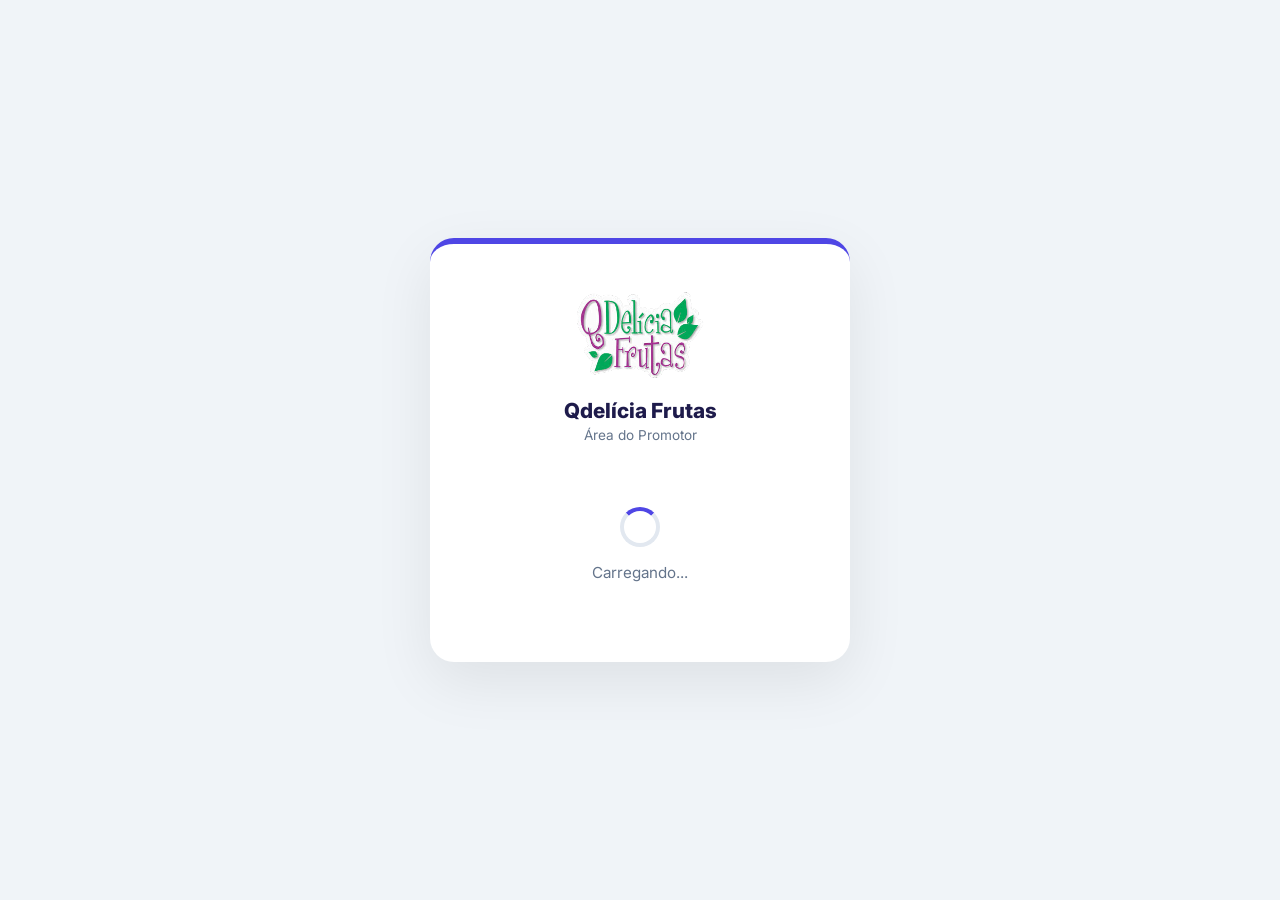
==== camera.html @ dad678ec "Add files via upload" ====
<!DOCTYPE html>
<html lang="pt-BR">

<head>
    <meta charset="UTF-8">
    <meta name="viewport" content="width=device-width, initial-scale=1.0">
    <meta name="description" content="Página de Câmera para Registro de Fotos - Qdelícia Frutas">
    <title>Câmera - Qdelícia Frutas</title>
    <link rel="stylesheet" href="https://cdnjs.cloudflare.com/ajax/libs/font-awesome/6.4.0/css/all.min.css">
    <link rel="stylesheet" href="./style.css">
    <style>
        .welcome-banner {
            background: linear-gradient(135deg, #10b981, #059669);
            color: white;
            padding: 12px 16px;
            border-radius: 12px;
            font-weight: 600;
            font-size: 0.95rem;
            display: flex;
            align-items: center;
            gap: 10px;
            margin-bottom: 16px;
            box-shadow: 0 4px 12px rgba(16, 185, 129, 0.3);
            animation: slideIn 0.4s ease;
        }

        .welcome-banner i {
            font-size: 1.2rem;
        }

        @keyframes slideIn {
            from { opacity: 0; transform: translateY(-10px); }
            to { opacity: 1; transform: translateY(0); }
        }

        .photo-item {
            position: relative;
            overflow: hidden;
            /* Para os botões não vazarem */
        }

        /* Container para os botões (inspirado no camera_geral.html) */
        .photo-controls {
            position: absolute;
            top: 8px;
            /* Distância do topo */
            right: 8px;
            /* Distância da direita */
            display: flex;
            flex-direction: column;
            /* Empilha os botões verticalmente */
            gap: 8px;
            /* Espaçamento entre os botões */
            z-index: 5;
            /* Garante que fiquem acima da info e da imagem */
        }

        /* Estilo base para os botões de ícone (inspirado no camera_geral.html) */
        .icon-btn {
            background-color: rgba(0, 0, 0, 0.6);
            color: white;
            border: none;
            border-radius: 50%;
            /* Botões redondos */
            width: 35px;
            height: 35px;
            display: flex;
            align-items: center;
            justify-content: center;
            cursor: pointer;
            font-size: 14px;
            /* Tamanho do ícone */
            transition: background-color 0.2s ease;
        }

        .icon-btn:hover {
            background-color: rgba(0, 0, 0, 0.8);
        }

        /* Variação de cor para o botão de remover (lixeira) */
        .icon-btn.remove-single-btn {
            background-color: rgba(220, 53, 69, 0.8);
            /* Vermelho */
        }

        .icon-btn.remove-single-btn:hover {
            background-color: rgba(220, 53, 69, 1);
        }

        /* Variação de cor para o botão de download */
        .icon-btn.download-single-btn {
            background-color: rgba(0, 123, 255, 0.8);
            /* Azul */
        }

        .icon-btn.download-single-btn:hover {
            background-color: rgba(0, 123, 255, 1);
        }

        /* --- NOVO CSS PARA ROTAÇÃO E GUIAS (AJUSTADO) --- */

        /* Posicionamento do botão de Rotação (Novo: Inferior Esquerdo) */
        .camera-controls-bottom-left {
            position: absolute;
            bottom: 55px;
            /* Acima dos controles de foto/troca */
            left: 40px;
            z-index: 10;
            width: 60px;
            height: 60px;
            border-radius: 50%;
            display: flex;
            justify-content: center;
            align-items: center;
            border: 3px solid var(--primary-color);
            cursor: pointer;
            font-size: 1.2rem;
            background: var(--white);
            transition: transform 0.2s;

        }

        /* Estilo para o botão de rotação manual (dá o feedback visual de clique/estado) */
        #rotate-btn {
            background: rgba(0, 0, 0, 0.6);
            color: white;
            border: none;
            width: 100%;
            height: 100%;
            border-radius: 50%;
            padding: 0;
        }

        #rotate-btn:active {
            background: rgba(0, 0, 0, 0.8);
        }


        .orientation-arrow {
            position: absolute;
            bottom: 60px;
            right: 25px;
            transform: translateX(-50%) rotate(-90deg);
            /* Padrão Retrato */
            color: yellow;
            font-size: 2em;
            z-index: 5;
            display: none;
            transition: transform 0.3s ease;
        }

        .guide-line {
            position: absolute;
            color: white;
            font-size: 14px;
            font-weight: bold;
            text-align: center;
            pointer-events: none;
            z-index: 5;
            background-color: rgba(0, 0, 0, 0.4);
            display: none;
        }

        .portrait-guide {
            bottom: 0;
            left: 0;
            width: 100%;
            padding: 5px 0;
        }

        .landscape-guide {
            left: 0;
            /* ALTERADO: Mover para o lado esquerdo */
            top: 0;
            height: 100%;
            width: 30px;
            /* Faz o texto correr verticalmente */
            writing-mode: vertical-rl;
            padding: 10px 0;
        }

        .landscape-text {
            /* É o elemento que será girado em 180deg pelo JS */
            width: 100%;
            height: 100%;
            display: flex;
            align-items: center;
            justify-content: center;
            transform-origin: center center;
            transition: transform 0.3s ease;
        }
    </style>
</head>

<body class="camera-page">
    <header id="cabecalho-principal">
        <a href="materiais.html" class="header-materiais-btn" aria-label="Materiais">
            <i class="fas fa-book"></i>
        </a>
        <div class="logo-placeholder">
            <img src="./images/logo-qdelicia.png" alt="Qdelícia Frutas">
        </div>
        <h1>Câmera</h1>
        <div id="global-badge" style="display:none;font-size:12px;color:var(--brand);font-weight:600;margin-left:auto;padding:0 12px;white-space:nowrap;"></div>
    </header>

    <nav class="desktop-nav">
        <a href="index.html">Início</a>
        <a href="estoque.html">Estoque</a>
        <a href="camera.html" class="active">Câmera</a>
        <a href="materiais.html">Materiais</a>
        <a href="pedido.html">Sugestão</a>
        <a href="feriados.html">Feriados</a>
        <a href="solicitacoes.html">Solicitações</a>
    </nav>

    <main class="camera-main-content">

        <section class="watermark-settings">
            <h2>Informações da Foto</h2>
            <p>Para Que a Foto Não Fique "de lado" Ative a Rotação Automática do Dispositivo</p>

            <div id="welcome-message" class="welcome-banner" style="display:none;">
                <i class="fas fa-user-check"></i>
                <span id="welcome-text"></span>
            </div>

            <div class="input-group">
                <label for="select-tipo-foto"><i class="fas fa-tags"></i> Tipo de Foto</label>
                <select id="select-tipo-foto" required>
                    <option value="" disabled selected>Selecione o Tipo</option>
                </select>
            </div>
        </section>
        <hr>

        <section class="start-camera-section">
            <button id="open-camera-btn">
                <i class="fas fa-camera"></i> Abrir Câmera
            </button>
        </section>
        <div class="gallery">
            <h2>Fotos Recentes na Galeria</h2>

            <div class="action-buttons">
                <button class="action-btn share-btn" id="share-all" disabled>
                    <i class="fab fa-whatsapp"></i> Compartilhar Fotos
                </button>
                <button class="action-btn download-btn" id="download-all" disabled>
                    <i class="fas fa-download"></i> Baixar Todas
                </button>
            </div>

            <div class="photo-list" id="photo-list">
            </div>
        </div>
    </main>

    <div id="fullscreen-camera-container" class="fullscreen-camera-container">
        <div class="camera-wrapper">

            <button id="back-to-gallery-btn"><i class="fas fa-times"></i></button>

            <!-- Botão de Compartilhar Integrado (Topo Direito) -->
            <button id="camera-share-btn" class="camera-share-btn" title="Compartilhar Fotos">
                <i class="fab fa-whatsapp"></i>
                <span class="share-text">Compartilhar</span>
                <span id="photo-count" class="badge">0</span>
            </button>

            <!-- Mensagem de Limite Atingido -->
            <div id="limit-message" class="limit-message">
                <i class="fas fa-exclamation-circle"></i> Limite de 5 fotos atingido!
                <br>Compartilhe ou exclua para continuar.
            </div>


            <div class="camera-controls-right">
                <button id="zoom-in-btn" class="camera-control-btn" title="Aumentar Zoom">
                    <i class="fas fa-plus"></i>
                </button>
                <div id="zoom-level" class="zoom-level">1.0x</div>
                <button id="zoom-out-btn" class="camera-control-btn" title="Diminuir Zoom">
                    <i class="fas fa-minus"></i>
                </button>
            </div>

            <div class="camera-container">
                <video id="video" autoplay playsinline></video>

                <div id="orientation-arrow" class="orientation-arrow" title="Gire o dispositivo nesta direção">
                    <i class="fas fa-arrow-right"></i>
                </div>
            </div>

            <div id="portrait-guide" class="guide-line portrait-guide">
                <div class="portrait-text">------------ modo retrato ------------</div>
            </div>
            <div id="landscape-guide" class="guide-line landscape-guide">
                <div class="landscape-text">------------ modo paisagem ------------</div>
            </div>


            <div class="controls">
                <button id="switch-btn" class="btn-circle"><i class="fas fa-sync-alt"></i></button>
                <button id="shutter-btn" class="btn-circle"></button>
            </div>

        </div>
    </div>

    <nav class="bottom-tabs">
        <a href="index.html" class="tab-item"><i class="fas fa-home"></i><span>Início</span></a>
        <a href="estoque.html" class="tab-item"><i class="fas fa-boxes-stacked"></i><span>Estoque</span></a>
        <a href="camera.html" class="tab-item tab-camera active"><span class="cam-wrap"><i class="fas fa-camera"></i></span><span>Câmera</span></a>
        <a href="pedido.html" class="tab-item"><i class="fas fa-file-invoice"></i><span>Sugestão</span></a>
        <a href="feriados.html" class="tab-item"><i class="fas fa-calendar-alt"></i><span>Feriados</span></a>
    </nav>

    <a href="https://wa.me/5581997250086" class="whatsapp-btn" target="_blank">
        <i class="fab fa-whatsapp"></i>
    </a>
    <div class="back-to-top">
        <i class="fas fa-arrow-up"></i>
    </div>

    <script src="global-state.js"></script>
    <script src="iframe-comm.js"></script>
    <script src="notifications.js"></script>
    <script src="script.js"></script>

    <script>
        GlobalState.init('https://script.google.com/macros/s/AKfycbyqPaFCjiqYSxW7Im2q3c7v5DlWVGg0CjvUiCfK3yMtHGSUfVxQlH3IJdA6pHZRl0HqLw/exec');
        document.addEventListener('DOMContentLoaded', function() {
            if (typeof GlobalState !== 'undefined') {
                GlobalState.requireAuth();
                if (typeof GlobalState.showBadge === 'function') GlobalState.showBadge('global-badge');
            }
        });
    </script>
    <script src="camera.js"></script>
</body>

</html>
---- style.css ----
/* ===================== RESET E CONFIGURAÇÕES GLOBAIS ===================== */
* {
    margin: 0;
    padding: 0;
    box-sizing: border-box;
}

:root {
    --primary-color: #6366f1;
    --primary-dark: #4f46e5;
    --primary-light: #818cf8;
    --secondary-color: #818cf8;
    --accent-color: #10b981;
    --accent-dark: #059669;
    --danger-color: #ef4444;
    --warning-color: #f59e0b;

    --bg-light: #f1f5f9;
    --bg-card: #ffffff;
    --glass-bg: rgba(255, 255, 255, 0.72);
    --glass-border: rgba(255, 255, 255, 0.35);

    --white: #ffffff;
    --text-dark: #1e293b;
    --text-medium: #475569;
    --text-muted: #94a3b8;

    /* Bug fix: --tertiary-color estava indefinido */
    --tertiary-color: #e2e8f0;

    --shadow-xs: 0 1px 2px rgba(0,0,0,0.06);
    --shadow-sm: 0 1px 3px rgba(0,0,0,0.08), 0 1px 2px rgba(0,0,0,0.06);
    --shadow: 0 4px 6px -1px rgba(0,0,0,0.08), 0 2px 4px -2px rgba(0,0,0,0.06);
    --shadow-md: 0 8px 16px -4px rgba(0,0,0,0.1), 0 4px 6px -2px rgba(0,0,0,0.05);
    --shadow-lg: 0 16px 32px -8px rgba(0,0,0,0.12), 0 8px 16px -4px rgba(0,0,0,0.06);

    --border-radius-sm: 8px;
    --border-radius: 12px;
    --border-radius-md: 16px;
    --border-radius-lg: 22px;
    --border-radius-xl: 28px;

    --transition: all 0.25s cubic-bezier(0.4, 0, 0.2, 1);
    --transition-fast: all 0.15s cubic-bezier(0.4, 0, 0.2, 1);
    --max-width: 1100px;

    --gradient: linear-gradient(135deg, #6366f1, #4f46e5);
    --gradient-accent: linear-gradient(135deg, #10b981, #059669);
    --gradient-header: linear-gradient(160deg, #5b5cf0 0%, #4338ca 60%, #3730a3 100%);

    --header-h-mobile: 70px;
    --bottom-bar-h: 62px;
}

html {
    scroll-behavior: smooth;
}

body {
    font-family: 'Inter', -apple-system, BlinkMacSystemFont, 'Segoe UI', sans-serif;
    background-color: var(--bg-light);
    color: var(--text-dark);
    line-height: 1.6;
    font-size: 15px;
    -webkit-tap-highlight-color: transparent;
    touch-action: manipulation;
    overscroll-behavior: none;
    /* Espaço para header fixo + bottom bar */
    padding-top: var(--header-h-mobile);
    padding-bottom: var(--bottom-bar-h);
}

/* ===================== HEADER — MOBILE FIRST ===================== */

/* Oculta a nav desktop por padrão (mobile) */
.desktop-nav {
    display: none;
}

/* ---- Header base (mobile) ----
   FIXED em vez de sticky: mudanças de altura não alteram o layout do documento,
   eliminando o loop de oscilação no scroll trigger.
   O body tem padding-top: var(--header-h-mobile) para compensar.
*/
header {
    background: var(--gradient-header);
    color: var(--white);
    height: var(--header-h-mobile);
    display: grid;
    grid-template-columns: 48px 1fr 48px;
    grid-template-rows: auto auto;
    align-items: center;
    gap: 0;
    padding: 4px 8px 6px;
    padding-top: max(4px, env(safe-area-inset-top, 4px));
    position: fixed;
    top: 0;
    left: 0;
    right: 0;
    z-index: 200;
    overflow: hidden;
    box-shadow: 0 2px 12px rgba(67, 56, 202, 0.3);
    -webkit-user-select: none;
    user-select: none;
    transition: height 0.28s cubic-bezier(0.4, 0, 0.2, 1),
                box-shadow 0.2s ease,
                padding 0.28s cubic-bezier(0.4, 0, 0.2, 1);
}

/* Compactação nível 1 ao rolar
   - NÃO altera grid-template-rows (isso não tem transição e causa flash)
   - Logo colapsa via max-height + opacity (animável)
   - overflow: hidden no header corta o conteúdo excedente
*/
header.compact {
    height: 40px;
    box-shadow: 0 2px 16px rgba(67, 56, 202, 0.4);
    padding: 0 8px;
}

header.compact .logo-placeholder {
    max-height: 0 !important;
    opacity: 0 !important;
    padding-bottom: 0 !important;
    margin-bottom: 0 !important;
}

header.compact h1 {
    font-size: 0.82rem;
    grid-row: 1 / 3;
    align-self: center;
}

header.compact .header-materiais-btn {
    grid-row: 1 / 3;
    align-self: center;
}

header.compact .btn-refresh {
    display: none;
}

/* Compactação nível 2 */
header.compact-max {
    height: 32px;
    padding: 0 8px;
}

header.compact-max .logo-placeholder,
header.compact-max .header-materiais-btn,
header.compact-max .btn-refresh {
    opacity: 0 !important;
    max-height: 0 !important;
    pointer-events: none;
}

header.compact-max h1 {
    font-size: 0.72rem;
    font-weight: 700;
    grid-column: 1 / -1;
    grid-row: 1 / 3;
    align-self: center;
    text-align: center;
}

/* ---- Logo: visível no mobile e no desktop ---- */
.logo-placeholder {
    display: flex;
    grid-column: 2;
    grid-row: 1;
    justify-self: center;
    align-self: end;
    padding-bottom: 1px;
    /* Transição suave para o colapso no modo compact */
    max-height: 34px;
    opacity: 1;
    overflow: hidden;
    transition: max-height 0.28s cubic-bezier(0.4, 0, 0.2, 1),
                opacity 0.22s ease,
                padding-bottom 0.28s ease,
                margin-bottom 0.28s ease;
}

.logo-placeholder img {
    display: block;
    height: 30px;
    width: auto;
    object-fit: contain;
    border-radius: 0;
    filter: drop-shadow(0 1px 3px rgba(0,0,0,0.25));
}

/* ---- Botão Materiais esquerda (mobile) ---- */
.header-materiais-btn {
    width: 38px;
    height: 38px;
    grid-column: 1;
    grid-row: 1 / 3;
    align-self: center;
    display: flex;
    align-items: center;
    justify-content: center;
    background: rgba(255, 255, 255, 0.14);
    border: 1.5px solid rgba(255, 255, 255, 0.22);
    color: var(--white);
    font-size: 1rem;
    border-radius: 10px;
    cursor: pointer;
    text-decoration: none;
    transition: background 0.2s, transform 0.15s;
}

.header-materiais-btn:active,
.header-materiais-btn.active {
    background: rgba(255, 255, 255, 0.28);
    transform: scale(0.93);
}

.header-materiais-btn i {
    pointer-events: none;
}

/* ---- Título no header ---- */
header h1 {
    grid-column: 2;
    grid-row: 2;
    align-self: start;
    font-size: 0.88rem;
    font-weight: 700;
    text-align: center;
    letter-spacing: 0.2px;
    line-height: 1.2;
    white-space: nowrap;
    overflow: hidden;
    text-overflow: ellipsis;
    padding: 0 4px;
    margin: 0;
    text-shadow: 0 1px 4px rgba(0,0,0,0.2);
}

header p {
    display: none;
}

/* ===================== BOTTOM TAB BAR — MOBILE ===================== */
.bottom-tabs {
    display: flex;
    position: fixed;
    bottom: 0;
    left: 0;
    right: 0;
    height: var(--bottom-bar-h);
    background: var(--white);
    border-top: 1px solid rgba(226, 232, 240, 0.8);
    z-index: 300;
    padding: 0 4px;
    padding-bottom: max(4px, env(safe-area-inset-bottom, 4px));
    justify-content: space-around;
    align-items: center;
    box-shadow: 0 -4px 20px rgba(0, 0, 0, 0.08);
}

/* ---- Tab item normal ---- */
.bottom-tabs .tab-item {
    flex: 1;
    display: flex;
    flex-direction: column;
    align-items: center;
    justify-content: center;
    text-decoration: none;
    color: var(--text-muted);
    font-size: 0.6rem;
    font-weight: 600;
    padding: 6px 0 2px;
    gap: 3px;
    position: relative;
    -webkit-tap-highlight-color: transparent;
    transition: color 0.2s;
    min-height: 50px;
}

.bottom-tabs .tab-item i {
    font-size: 1.2rem;
    transition: color 0.2s, transform 0.2s;
    display: block;
}

.bottom-tabs .tab-item span {
    line-height: 1;
    white-space: nowrap;
    font-size: 0.58rem;
    letter-spacing: 0.1px;
}

/* ---- Estado ativo do tab ---- */
.bottom-tabs .tab-item.active {
    color: var(--primary-color);
}

.bottom-tabs .tab-item.active i {
    transform: translateY(-1px);
}

/* Linha de indicador acima do item ativo */
.bottom-tabs .tab-item.active::before {
    content: '';
    position: absolute;
    top: 0;
    left: 20%;
    right: 20%;
    height: 2.5px;
    background: var(--gradient);
    border-radius: 0 0 3px 3px;
}

/* ---- Botão Câmera central (destaque flutuante) ---- */
.bottom-tabs .tab-camera {
    flex: 0 0 66px;
    position: relative;
    display: flex;
    flex-direction: column;
    align-items: center;
    gap: 4px;
    padding-bottom: 4px;
    color: var(--text-muted);
    text-decoration: none;
    font-size: 0.58rem;
    font-weight: 700;
    -webkit-tap-highlight-color: transparent;
}

/* Remove o indicador genérico do camera tab */
.bottom-tabs .tab-camera::before {
    display: none !important;
}

.bottom-tabs .tab-camera .cam-wrap {
    width: 52px;
    height: 52px;
    border-radius: 50%;
    background: var(--gradient);
    display: flex;
    align-items: center;
    justify-content: center;
    box-shadow: 0 4px 16px rgba(99, 102, 241, 0.5), 0 0 0 3px var(--white);
    transition: transform 0.2s, box-shadow 0.2s;
    margin-top: -16px;
    flex-shrink: 0;
}

.bottom-tabs .tab-camera:active .cam-wrap {
    transform: scale(0.91);
    box-shadow: 0 2px 8px rgba(99, 102, 241, 0.4), 0 0 0 3px var(--white);
}

.bottom-tabs .tab-camera.active .cam-wrap {
    background: linear-gradient(135deg, #4f46e5, #3730a3);
    box-shadow: 0 4px 18px rgba(79, 70, 229, 0.6), 0 0 0 3px var(--white);
}

.bottom-tabs .tab-camera i {
    color: var(--white);
    font-size: 1.3rem;
    display: block;
}

.bottom-tabs .tab-camera span {
    font-size: 0.55rem;
    color: var(--primary-color);
    font-weight: 700;
    margin-top: 2px;
}

/* ===================== TAB INDICATOR (Estoque) ===================== */
.tab-indicator {
    position: fixed;
    bottom: var(--bottom-bar-h);
    left: 0;
    right: 0;
    background: var(--white);
    border-top: 1px solid var(--tertiary-color);
    padding: 7px 14px;
    display: none;
    align-items: center;
    justify-content: space-between;
    z-index: 250;
    box-shadow: 0 -2px 10px rgba(0,0,0,0.06);
}

.tab-indicator.active {
    display: flex;
}

.tab-indicator-label {
    font-size: 0.72rem;
    font-weight: 700;
    color: var(--primary-color);
    display: flex;
    align-items: center;
    gap: 5px;
}

.tab-indicator-label i {
    font-size: 0.75rem;
}

.btn-change-tab {
    background: var(--gradient);
    color: var(--white);
    border: none;
    padding: 6px 14px;
    border-radius: 20px;
    font-size: 0.68rem;
    font-weight: 700;
    cursor: pointer;
    transition: transform 0.15s, box-shadow 0.15s;
    display: flex;
    align-items: center;
    gap: 4px;
    box-shadow: 0 2px 8px rgba(99,102,241,0.3);
}

.btn-change-tab:active {
    transform: scale(0.94);
}

.tab-buttons.hidden {
    display: none;
}

@media (min-width: 768px) {
    .tab-indicator {
        display: none !important;
    }
}

/* ===================== MAIN CONTENT ===================== */
main {
    max-width: 100%;
    margin: 0 auto;
    padding-top: 8px;
}

section {
    background-color: var(--bg-card);
    padding: 22px 18px;
    margin: 16px 12px;
    border-radius: var(--border-radius-md);
    box-shadow: var(--shadow);
    text-align: center;
}

.glass-section {
    background: var(--glass-bg);
    backdrop-filter: blur(14px);
    -webkit-backdrop-filter: blur(14px);
    border: 1px solid var(--glass-border);
    box-shadow: var(--shadow-md);
}

section h2 {
    font-family: 'Lexend', 'Inter', sans-serif;
    font-size: 1.25rem;
    color: var(--primary-color);
    margin-bottom: 18px;
    display: flex;
    align-items: center;
    justify-content: center;
    gap: 9px;
    font-weight: 700;
}

/* ===================== MURAL DE AVISOS / NOTIFICATION BOARD ===================== */

/*
 * O board é inserido via JS (notifications.js) logo após o header.
 * Fundo escuro (gradiente) para garantir legibilidade do texto branco.
 */

.notification-board {
    display: flex;
    flex-direction: column;
    gap: 8px;
    padding: 12px 12px 14px;
    width: 100%;
    box-sizing: border-box;
    background: linear-gradient(160deg, #4338ca 0%, #3730a3 60%, #312e81 100%);
    border-bottom: 1px solid rgba(99, 102, 241, 0.3);
    box-shadow: 0 3px 12px rgba(55, 48, 163, 0.25);
}

/* Card individual dentro do board */
.notification-item {
    display: flex;
    flex-direction: row;
    align-items: center;
    gap: 12px;
    width: 100%;
    padding: 11px 14px;
    background: rgba(255, 255, 255, 0.12);
    border-radius: 12px;
    border: 1px solid rgba(255, 255, 255, 0.2);
    box-shadow: 0 2px 8px rgba(0, 0, 0, 0.2), inset 0 1px 0 rgba(255,255,255,0.1);
    min-height: 52px;
    box-sizing: border-box;
    color: var(--white);
}

.notification-item .notification-content {
    display: flex;
    flex-direction: column;
    gap: 2px;
    flex: 1;
    min-width: 0;
}

.notification-label {
    font-size: 0.6rem;
    font-weight: 800;
    text-transform: uppercase;
    letter-spacing: 0.5px;
    opacity: 0.75;
    margin-bottom: 1px;
}

.dia-rotulo {
    font-size: 0.8rem;
    font-weight: 700;
    text-transform: uppercase;
    color: #fcd34d;
    letter-spacing: 0.3px;
}

.timer-label {
    font-size: 0.62rem;
    opacity: 0.85;
    font-weight: 500;
}

.timer {
    font-size: 0.88rem;
    font-weight: 800;
    font-family: 'Courier New', Courier, monospace;
    color: #ffffff;
    letter-spacing: 0.5px;
    text-shadow: 0 0 12px rgba(255,255,255,0.35);
}

.notification-divider {
    display: none;
}

/* Estado urgente: menos de X minutos — usa apenas sombra/opacidade, sem transform: scale() que move a página */
.urgente {
    background: rgba(239, 68, 68, 0.82) !important;
    border-color: rgba(255, 255, 255, 0.4) !important;
    animation: pulse-urgente 1.6s ease-in-out infinite;
}

@keyframes pulse-urgente {
    0%, 100% { box-shadow: 0 2px 8px rgba(239,68,68,0.3), inset 0 1px 0 rgba(255,255,255,0.1); }
    50%       { box-shadow: 0 2px 20px rgba(239,68,68,0.7), 0 0 0 4px rgba(239,68,68,0.2), inset 0 1px 0 rgba(255,255,255,0.1); }
}

/* ===================== AVISO SÉRIO (banner vermelho) ===================== */

#aviso-serio-container {
    margin: 0 12px 0 12px;
    border-radius: 12px;
    overflow: hidden;
}

#aviso-serio-container .notification-item {
    background: transparent !important;
    border: none !important;
    box-shadow: none !important;
}

/* Timer do aviso sério */
#timer-aviso-serio {
    font-size: 1.4rem !important;
    font-family: 'Courier New', monospace !important;
    font-weight: 900 !important;
    letter-spacing: 2px !important;
    text-shadow: 0 2px 6px rgba(0,0,0,0.3) !important;
    margin-top: 4px;
}

#dia-rotulo-aviso {
    color: rgba(255,255,255,0.85) !important;
    font-size: 0.75rem !important;
    font-weight: 700 !important;
    text-transform: uppercase;
    letter-spacing: 0.5px;
    border: none !important;
    margin-bottom: 2px !important;
}

/* Pulsação para aviso sério — apenas border-color, sem transform */
.urgent-warning {
    animation: pulse-border-red 2s ease-in-out infinite;
}

@keyframes pulse-border-red {
    0%,100% { border-color: rgba(255,255,255,0.4); }
    50%     { border-color: rgba(255,255,255,0.95); }
}

/* ===================== AVISO SÉRIO — MODAL ===================== */
.aviso-serio-overlay {
    position: fixed;
    inset: 0;
    background: rgba(0, 0, 0, 0.78);
    z-index: 9999;
    display: flex;
    align-items: center;
    justify-content: center;
    padding: 20px;
    backdrop-filter: blur(5px);
    -webkit-backdrop-filter: blur(5px);
    animation: overlay-fade-in 0.25s ease;
}

@keyframes overlay-fade-in {
    from { opacity: 0; }
    to   { opacity: 1; }
}

@keyframes overlay-fade-out {
    from { opacity: 1; }
    to   { opacity: 0; }
}

.aviso-serio-overlay.saindo {
    animation: overlay-fade-out 0.25s ease forwards;
}

.aviso-serio-modal {
    border-radius: 22px;
    padding: 32px 26px 28px;
    max-width: 420px;
    width: 100%;
    box-shadow: 0 24px 64px rgba(0,0,0,0.55);
    animation: modal-entrar 0.38s cubic-bezier(0.34, 1.56, 0.64, 1);
    text-align: center;
    position: relative;
}

@keyframes modal-entrar {
    from { transform: scale(0.78) translateY(20px); opacity: 0; }
    to   { transform: scale(1)    translateY(0);    opacity: 1; }
}

.aviso-serio-modal .modal-icon {
    font-size: 2.8rem;
    margin-bottom: 14px;
    opacity: 0.9;
}

.aviso-serio-modal .modal-titulo {
    font-size: 1.25rem;
    font-weight: 900;
    margin-bottom: 14px;
    text-transform: uppercase;
    letter-spacing: 0.5px;
}

.aviso-serio-modal .modal-mensagem {
    font-size: 0.95rem;
    line-height: 1.65;
    opacity: 0.93;
    margin-bottom: 22px;
}

.aviso-serio-modal .modal-rotulo {
    font-size: 0.75rem;
    font-weight: 700;
    text-transform: uppercase;
    opacity: 0.75;
    letter-spacing: 0.6px;
    margin-bottom: 6px;
}

.aviso-serio-modal .modal-timer {
    font-family: 'Courier New', Courier, monospace;
    font-size: 1.4rem;
    font-weight: 900;
    letter-spacing: 2px;
    margin-bottom: 24px;
    text-shadow: 0 2px 8px rgba(0,0,0,0.3);
}

.aviso-serio-modal .modal-ciente-btn {
    background: rgba(255, 255, 255, 0.18);
    border: 2px solid rgba(255, 255, 255, 0.65);
    color: inherit;
    font-size: 1rem;
    font-weight: 800;
    padding: 13px 44px;
    border-radius: 50px;
    cursor: pointer;
    transition: background 0.2s, transform 0.15s;
    letter-spacing: 0.5px;
    font-family: inherit;
    display: inline-flex;
    align-items: center;
    gap: 8px;
}

.aviso-serio-modal .modal-ciente-btn:hover {
    background: rgba(255, 255, 255, 0.32);
}

.aviso-serio-modal .modal-ciente-btn:active {
    transform: scale(0.95);
}

.warning-message {
    font-size: 0.88rem;
    font-weight: 700;
    line-height: 1.5;
    margin-bottom: 6px;
}

/* ===================== MISSION GRID CARDS ===================== */
.mission-grid {
    display: grid;
    grid-template-columns: repeat(auto-fit, minmax(130px, 1fr));
    gap: 14px;
    margin-top: 10px;
}

.mission-card {
    background: var(--white);
    padding: 18px 12px;
    border-radius: var(--border-radius);
    box-shadow: var(--shadow-sm);
    transition: var(--transition);
    border: 1px solid rgba(0,0,0,0.04);
    display: flex;
    flex-direction: column;
    align-items: center;
    text-align: center;
}

.mission-card:hover {
    transform: translateY(-4px);
    box-shadow: var(--shadow-md);
    border-color: var(--primary-light);
}

.mission-card i {
    font-size: 1.7rem;
    color: var(--primary-color);
    margin-bottom: 10px;
    display: block;
}

.mission-card p {
    font-size: 0.88rem;
    font-weight: 500;
    color: var(--text-dark);
    line-height: 1.35;
    margin: 0;
}

/* ===================== ROUTINE LIST ===================== */
.routine-list {
    text-align: left;
    display: flex;
    flex-direction: column;
    gap: 10px;
}

.routine-item {
    display: flex;
    align-items: center;
    gap: 14px;
    background: var(--white);
    padding: 12px 14px;
    border-radius: var(--border-radius);
    box-shadow: var(--shadow-xs);
    transition: var(--transition);
    border: 1px solid transparent;
}

.routine-item:hover {
    transform: translateX(4px);
    border-color: var(--primary-light);
    box-shadow: var(--shadow-sm);
}

.routine-number {
    background: var(--gradient);
    color: var(--white);
    width: 28px;
    height: 28px;
    border-radius: 50%;
    display: flex;
    align-items: center;
    justify-content: center;
    font-weight: 800;
    font-size: 0.85rem;
    flex-shrink: 0;
    box-shadow: 0 2px 6px rgba(99,102,241,0.3);
}

.routine-content p {
    font-size: 0.92rem;
    margin: 0;
    color: var(--text-dark);
}

/* WhatsApp removido */
.whatsapp-btn { display: none !important; }

/* ===================== BOTÕES FLUTUANTES ===================== */
/* Previne resquícios de menu hamburger ou elementos de navegação mobile */
.hamburger, .nav-toggle, .menu-toggle, .mobile-menu-btn { display: none !important; }

.back-to-top {
    position: fixed;
    bottom: calc(var(--bottom-bar-h) + 68px);
    right: 16px;
    background: var(--gradient);
    color: var(--white);
    width: 34px;
    height: 34px;
    border-radius: 50%;
    display: flex;
    align-items: center;
    justify-content: center;
    font-size: 0.9rem;
    cursor: pointer;
    opacity: 0;
    visibility: hidden;
    transition: opacity 0.25s, visibility 0.25s;
    z-index: 140;
    box-shadow: 0 4px 12px rgba(99,102,241,0.35);
}

@media (min-width: 768px) {
    .back-to-top { bottom: 80px; }
}

.back-to-top.show {
    opacity: 1;
    visibility: visible;
}

/* ===================== CARROSSEL ===================== */
.carousel-container {
    position: relative;
    width: calc(100% - 24px);
    margin: 14px 12px;
    overflow: hidden;
    border-radius: var(--border-radius-lg);
    box-shadow: var(--shadow-lg);
    background: #000;
    height: 200px;
    box-sizing: border-box;
}

.carousel-slides {
    display: flex;
    transition: transform 0.5s cubic-bezier(0.4, 0, 0.2, 1);
    width: 500%;
    height: 100%;
}

.carousel-slides .slide {
    width: 20%;
    height: 100%;
    object-fit: contain;
    padding: 8px;
    flex-shrink: 0;
    filter: brightness(0.9);
    transition: filter 0.3s;
    background: #000;
    box-sizing: border-box;
}

.carousel-container:hover .slide {
    filter: brightness(1);
}

.carousel-arrow {
    position: absolute;
    top: 50%;
    transform: translateY(-50%);
    background: rgba(255,255,255,0.18);
    backdrop-filter: blur(8px);
    -webkit-backdrop-filter: blur(8px);
    border: 1px solid rgba(255,255,255,0.3);
    color: white;
    width: 38px;
    height: 38px;
    border-radius: 50%;
    display: flex;
    align-items: center;
    justify-content: center;
    cursor: pointer;
    z-index: 20;
    transition: var(--transition);
    opacity: 0;
    font-size: 0.85rem;
}

.carousel-container:hover .carousel-arrow {
    opacity: 1;
}

.carousel-arrow:hover {
    background: var(--white);
    color: var(--primary-color);
}

.prev-arrow { left: 12px; }
.next-arrow { right: 12px; }

.carousel-dots-wrapper {
    position: absolute;
    bottom: 12px;
    left: 0; right: 0;
    display: flex;
    justify-content: center;
    z-index: 10;
}

.carousel-dots {
    background: rgba(0,0,0,0.32);
    backdrop-filter: blur(8px);
    -webkit-backdrop-filter: blur(8px);
    padding: 5px 10px;
    border-radius: 20px;
    display: flex;
    gap: 7px;
    border: 1px solid rgba(255,255,255,0.1);
}

.dot {
    display: block;
    height: 6px;
    width: 6px;
    background: rgba(255,255,255,0.45);
    border-radius: 50%;
    cursor: pointer;
    transition: var(--transition);
}

.dot.active {
    background: var(--white);
    width: 16px;
    border-radius: 4px;
}

/* ===================== DROPDOWNS E INPUTS ===================== */
.input-group {
    display: flex;
    flex-direction: column;
    align-items: flex-start;
    width: 100%;
    max-width: 360px;
    margin: 14px auto;
    text-align: left;
}

.input-group label {
    font-weight: 600;
    color: var(--text-dark);
    margin-bottom: 7px;
    display: flex;
    align-items: center;
    gap: 7px;
    font-size: 0.9rem;
}

.input-group select,
.input-group .report-input,
.input-group .report-textarea {
    appearance: none;
    -webkit-appearance: none;
    -moz-appearance: none;
    width: 100%;
    padding: 11px 14px;
    border: 2px solid var(--tertiary-color);
    border-radius: var(--border-radius);
    font-size: 0.97rem;
    color: var(--text-dark);
    background-color: var(--white);
    outline: none;
    transition: border-color 0.2s, box-shadow 0.2s;
    cursor: pointer;
    box-sizing: border-box;
    font-family: inherit;
}

.input-group select {
    background-image: url("data:image/svg+xml,%3Csvg xmlns='http://www.w3.org/2000/svg' viewBox='0 0 20 20'%3E%3Cpath fill='%236366f1' d='M9.293 12.95l.707.707L15.657 8l-1.414-1.414L10 10.828 5.757 6.586 4.343 8z'/%3E%3C/svg%3E");
    background-repeat: no-repeat;
    background-position: right 13px center;
    background-size: 16px;
    padding-right: 36px;
}

.input-group .report-input,
.input-group .report-textarea {
    cursor: text;
    resize: vertical;
}

.input-group select:hover,
.input-group .report-input:hover,
.input-group .report-textarea:hover {
    border-color: var(--primary-light);
}

.input-group select:focus,
.input-group .report-input:focus,
.input-group .report-textarea:focus {
    border-color: var(--primary-color);
    box-shadow: 0 0 0 3px rgba(99, 102, 241, 0.15);
}

.input-group select:disabled,
.input-group .report-input:disabled {
    cursor: not-allowed;
    background-color: var(--bg-light);
    border-color: #e2e8f0;
    color: var(--text-muted);
    opacity: 0.8;
}

/* Highlight próximo passo */
@keyframes blink-green {
    0%, 100% { border-color: var(--tertiary-color); box-shadow: none; }
    50% { border-color: #25d366; box-shadow: 0 0 8px rgba(37,211,102,0.45); }
}

@keyframes blink-text-green {
    0%, 100% { color: var(--text-dark); }
    50% { color: #16a34a; }
}

.input-group.highlight-next-step select {
    animation: blink-green 1.5s infinite;
}

.input-group.highlight-next-step label {
    animation: blink-text-green 1.5s infinite;
    font-weight: 700;
}

hr {
    border: none;
    border-top: 1px solid rgba(0,0,0,0.07);
    margin: 14px auto;
    max-width: 90%;
}

/* ===================== BTN REFRESH ===================== */
.btn-refresh {
    grid-column: 3;
    justify-self: end;
    background: rgba(255, 204, 0, 0.9);
    color: #2d2d2d;
    border: none;
    padding: 5px 10px;
    border-radius: 20px;
    font-size: 0.66rem;
    font-weight: 700;
    cursor: pointer;
    transition: var(--transition-fast);
    display: inline-flex;
    align-items: center;
    gap: 5px;
    white-space: nowrap;
    box-shadow: 0 2px 6px rgba(0,0,0,0.18);
    font-family: inherit;
}

.btn-refresh:hover {
    background: #fbbf24;
    box-shadow: 0 4px 10px rgba(0,0,0,0.22);
}

.btn-refresh:active {
    transform: scale(0.94);
}

.btn-refresh i {
    font-size: 0.75rem;
}

/* ===================== CÂMERA ===================== */
.camera-page {
    padding: 0 0 var(--bottom-bar-h);
    background: var(--bg-light);
}

.watermark-settings h2 {
    color: var(--primary-color);
    font-size: 1.15rem;
    margin-bottom: 14px;
    font-weight: 700;
}

.start-camera-section {
    display: flex;
    justify-content: center;
    align-items: center;
    min-height: 180px;
    margin: 16px 0;
}

#open-camera-btn {
    padding: 14px 28px;
    border: none;
    border-radius: var(--border-radius);
    background: var(--gradient);
    color: var(--white);
    font-size: 1.05rem;
    font-weight: 700;
    cursor: pointer;
    box-shadow: 0 4px 14px rgba(99,102,241,0.4);
    transition: var(--transition);
    display: flex;
    align-items: center;
    gap: 10px;
    font-family: inherit;
}

#open-camera-btn:hover:not(:disabled) {
    transform: translateY(-2px);
    box-shadow: 0 6px 20px rgba(99,102,241,0.5);
}

#open-camera-btn[disabled] {
    background: #cbd5e1;
    color: #94a3b8;
    cursor: not-allowed;
    box-shadow: none;
    transform: none;
}

#open-camera-btn[disabled] i.fa-lock {
    color: #64748b;
}

.fullscreen-camera-container {
    position: fixed;
    top: 0; left: 0;
    width: 100%; height: 100%;
    background: #000;
    z-index: 9999;
    display: none;
    flex-direction: column;
    justify-content: center;
    align-items: center;
}

.fullscreen-camera-container.active {
    display: flex;
}

.camera-wrapper {
    position: relative;
    width: 100%; height: 100%;
    display: flex;
    flex-direction: column;
    align-items: center;
    justify-content: center;
    background: #000;
}

.camera-container {
    width: 100%; height: 100%;
    position: relative;
    overflow: hidden;
    display: flex;
    justify-content: center;
    align-items: center;
}

#video {
    width: 100%; height: 100%;
    object-fit: cover;
}

/* Marca d'água */
.watermark {
    position: absolute;
    top: 15px;
    left: 50%;
    transform: translateX(-50%);
    background: rgba(0,0,0,0.7);
    color: var(--white);
    padding: 7px 14px;
    border-radius: 8px;
    font-size: 0.88rem;
    z-index: 10;
    display: flex;
    align-items: center;
    gap: 7px;
    border: 1px solid rgba(255,255,255,0.18);
    backdrop-filter: blur(4px);
}

/* Botão compartilhar na câmera */
.camera-share-btn {
    position: absolute;
    top: 18px; right: 18px;
    height: 40px;
    padding: 0 12px;
    border-radius: 20px;
    background: rgba(0,0,0,0.6);
    color: white;
    border: 1px solid rgba(255,255,255,0.28);
    font-size: 1rem;
    display: none;
    align-items: center;
    justify-content: center;
    gap: 7px;
    cursor: pointer;
    z-index: 25;
    box-shadow: 0 2px 8px rgba(0,0,0,0.3);
    transition: var(--transition);
}

.camera-share-btn .share-text {
    font-size: 0.88rem;
    font-weight: 600;
}

.camera-share-btn .badge {
    background: #25d366;
    color: white;
    font-size: 0.75rem;
    font-weight: 800;
    padding: 2px 6px;
    border-radius: 10px;
    min-width: 20px;
    text-align: center;
}

.camera-share-btn i {
    color: #25d366;
    font-size: 1.15rem;
}

.camera-share-btn:hover {
    background: rgba(0,0,0,0.82);
    transform: scale(1.04);
}

/* Mensagem de limite atingido */
.limit-message {
    position: absolute;
    top: 40%; left: 50%;
    transform: translate(-50%, -50%);
    background: rgba(99,102,241,0.95);
    color: white;
    padding: 12px 20px;
    border-radius: var(--border-radius);
    text-align: center;
    font-weight: 700;
    font-size: 0.92rem;
    display: none;
    z-index: 30;
    box-shadow: 0 5px 20px rgba(0,0,0,0.5);
    width: 80%;
    max-width: 280px;
    animation: fadeIn 0.3s ease;
}

.camera-wrapper.limit-reached #shutter-btn {
    display: none !important;
}

.camera-wrapper.limit-reached .limit-message {
    display: block;
}

.camera-wrapper.limit-reached .camera-share-btn {
    top: 55%; right: auto;
    left: 50%;
    transform: translate(-50%, -50%);
    width: auto; height: 50px;
    padding: 0 24px;
    background: #25d366;
    border: none;
    box-shadow: 0 8px 24px rgba(37,211,102,0.45);
    display: flex !important;
}

.camera-wrapper.limit-reached .camera-share-btn .share-text {
    font-weight: 800;
}

.camera-wrapper.limit-reached .camera-share-btn i { color: white; }
.camera-wrapper.limit-reached .camera-share-btn .badge {
    background: white; color: #25d366;
}

@keyframes fadeIn {
    from { opacity: 0; transform: translate(-50%, -60%); }
    to   { opacity: 1; transform: translate(-50%, -50%); }
}

/* Controles câmera direita (zoom) */
.camera-controls-right {
    position: absolute;
    right: 14px; top: 68px;
    display: flex;
    flex-direction: column;
    gap: 10px;
    z-index: 20;
}

.camera-control-btn {
    width: 40px; height: 40px;
    border-radius: 50%;
    border: none;
    background: rgba(255,255,255,0.9);
    color: var(--primary-color);
    font-size: 1rem;
    cursor: pointer;
    display: flex;
    align-items: center;
    justify-content: center;
    box-shadow: 0 2px 8px rgba(0,0,0,0.3);
    transition: var(--transition-fast);
}

.camera-control-btn:hover:not(:disabled) {
    background: var(--white);
    transform: scale(1.1);
}

.camera-control-btn:disabled { opacity: 0.5; cursor: not-allowed; }

.camera-control-btn.active {
    background: var(--accent-color);
    color: white;
    box-shadow: 0 0 14px rgba(16,185,129,0.5);
}

.zoom-level {
    background: rgba(0,0,0,0.6);
    color: var(--white);
    padding: 5px 9px;
    border-radius: 8px;
    font-size: 0.82rem;
    font-weight: 700;
    text-align: center;
    min-width: 46px;
}

/* Controles shutter */
.controls {
    position: absolute;
    bottom: 48px; left: 50%;
    transform: translateX(-50%);
    display: flex;
    align-items: center;
    gap: 20px;
    z-index: 20;
}

.btn-circle {
    width: 50px; height: 50px;
    border-radius: 50%;
    display: flex;
    justify-content: center;
    align-items: center;
    border: none;
    cursor: pointer;
    font-size: 1.15rem;
    background: var(--white);
    transition: transform 0.18s;
    box-shadow: 0 2px 8px rgba(0,0,0,0.35);
}

#shutter-btn {
    width: 66px; height: 66px;
    border: 4px solid var(--primary-color);
    box-shadow: 0 0 0 4px rgba(255,255,255,0.85);
    background: var(--accent-color);
    color: var(--white);
}

#switch-btn {
    background: rgba(255,255,255,0.92);
    color: var(--primary-color);
    border: 2px solid rgba(99,102,241,0.4);
}

#back-to-gallery-btn {
    position: absolute;
    top: 14px; left: 14px;
    z-index: 30;
    background: rgba(255,255,255,0.45);
    color: var(--primary-color);
    width: 40px; height: 40px;
    border-radius: 50%;
    display: flex;
    align-items: center;
    justify-content: center;
    cursor: pointer;
    font-size: 1.15rem;
    transition: background 0.2s;
    border: none;
    backdrop-filter: blur(4px);
}

/* ===================== GALERIA ===================== */
.gallery {
    padding: 14px;
    background: var(--white);
    margin: 14px 12px;
    border-radius: var(--border-radius-md);
    box-shadow: var(--shadow);
}

.gallery h2 {
    color: var(--primary-color);
    font-size: 1.1rem;
    margin-bottom: 12px;
    font-weight: 700;
}

.photo-list {
    display: grid;
    grid-template-columns: repeat(auto-fit, minmax(130px, 1fr));
    gap: 10px;
    padding: 4px;
}

.photo-item {
    border-radius: var(--border-radius);
    overflow: hidden;
    position: relative;
    box-shadow: var(--shadow-sm);
    background: var(--bg-light);
}

.photo-item img {
    width: 100%; height: 120px;
    object-fit: cover;
}

/* Botões de ação na galeria */
.action-buttons {
    display: flex;
    flex-direction: column;
    gap: 10px;
    padding-bottom: 14px;
}

.action-btn {
    width: 100%;
    padding: 12px;
    border: none;
    border-radius: var(--border-radius);
    font-weight: 700;
    cursor: pointer;
    display: flex;
    justify-content: center;
    align-items: center;
    gap: 8px;
    color: var(--white);
    transition: var(--transition);
    font-size: 0.92rem;
    font-family: inherit;
}

.download-btn { background: var(--gradient); }
.download-btn:hover { filter: brightness(1.08); }

.share-btn { background: #25d366 !important; color: var(--white) !important; }
.share-btn:hover { background: #1da851 !important; }
.share-btn:disabled { background: #9ca3af !important; cursor: not-allowed; }

/* Botões ícone na galeria */
.photo-controls {
    position: absolute;
    top: 8px; right: 8px;
    display: flex;
    flex-direction: column;
    gap: 7px;
    z-index: 10;
}

.icon-btn {
    width: 34px; height: 34px;
    border-radius: 50%;
    display: flex;
    align-items: center;
    justify-content: center;
    border: none;
    cursor: pointer;
    font-size: 0.88rem;
    color: var(--white);
    box-shadow: 0 2px 6px rgba(0,0,0,0.35);
    transition: opacity 0.18s, transform 0.18s;
}

.icon-btn:hover { opacity: 0.9; transform: scale(1.1); }
.download-icon { background: var(--primary-color); }
.delete-icon { background: var(--danger-color); }

/* Botões de ícone específicos da câmera */
.remove-single-btn { background: rgba(220,53,69,0.85); }
.remove-single-btn:hover { background: rgba(220,53,69,1); }
.download-single-btn { background: rgba(0,123,255,0.85); }
.download-single-btn:hover { background: rgba(0,123,255,1); }

/* ===================== WELCOME BANNER ===================== */
.welcome-banner {
    background: var(--gradient-accent);
    color: white;
    padding: 11px 15px;
    border-radius: var(--border-radius);
    font-weight: 700;
    font-size: 0.92rem;
    display: flex;
    align-items: center;
    gap: 10px;
    margin-bottom: 14px;
    box-shadow: 0 4px 14px rgba(16,185,129,0.32);
    animation: slideIn 0.35s ease;
}

.welcome-banner i { font-size: 1.15rem; }

@keyframes slideIn {
    from { opacity: 0; transform: translateY(-8px); }
    to   { opacity: 1; transform: translateY(0); }
}

/* ===================== MODAIS ===================== */
.modal-overlay {
    position: fixed;
    top: 0; left: 0;
    width: 100%; height: 100%;
    background: rgba(15, 23, 42, 0.55);
    backdrop-filter: blur(5px);
    -webkit-backdrop-filter: blur(5px);
    z-index: 10000;
    display: none;
    align-items: center;
    justify-content: center;
    opacity: 0;
    transition: opacity 0.25s ease;
}

.modal-overlay.active {
    display: flex;
    opacity: 1;
}

.modal-content {
    background: var(--white);
    padding: 24px;
    border-radius: var(--border-radius-lg);
    width: 90%;
    max-width: 400px;
    box-shadow: var(--shadow-lg);
    transform: scale(0.92);
    transition: transform 0.25s ease;
}

.modal-overlay.active .modal-content {
    transform: scale(1);
}

.modal-header {
    margin-bottom: 18px;
    border-bottom: 1px solid var(--tertiary-color);
    padding-bottom: 10px;
}

.modal-header h3 {
    color: var(--primary-color);
    margin: 0;
    font-size: 1.1rem;
    font-weight: 700;
}

.modal-footer {
    margin-top: 22px;
    display: flex;
    gap: 10px;
}

.btn-modal {
    flex: 1;
    padding: 11px;
    border-radius: var(--border-radius);
    font-weight: 700;
    cursor: pointer;
    border: none;
    transition: var(--transition-fast);
    font-family: inherit;
    font-size: 0.95rem;
}

.btn-confirm {
    background: var(--gradient);
    color: white;
    box-shadow: 0 3px 10px rgba(99,102,241,0.35);
}

.btn-confirm:hover { filter: brightness(1.08); }

.btn-cancel {
    background: var(--bg-light);
    color: var(--text-medium);
    border: 1px solid var(--tertiary-color);
}

.btn-cancel:hover { background: #e2e8f0; }

/* ===================== BOTÕES MATERIAIS ===================== */
.btn-view-material {
    background: transparent;
    color: var(--primary-color);
    border: 1.5px solid var(--primary-color);
    padding: 7px 14px;
    border-radius: 20px;
    font-size: 0.78rem;
    font-weight: 700;
    cursor: pointer;
    margin-top: 10px;
    transition: var(--transition-fast);
    font-family: inherit;
}

.btn-view-material:hover {
    background: var(--primary-color);
    color: white;
}

/* ===================== ESTILOS DE RELATÓRIO ===================== */
.report-section { text-align: left; }

.report-fieldset {
    border: 2px solid var(--tertiary-color);
    padding: 15px;
    margin-bottom: 18px;
    border-radius: var(--border-radius);
    background: var(--bg-light);
    box-shadow: var(--shadow-xs);
}

.report-fieldset legend {
    font-size: 1.05rem;
    font-weight: 700;
    color: var(--primary-color);
    padding: 0 10px;
}

.report-btn {
    width: 100%;
    padding: 11px;
    border: none;
    border-radius: var(--border-radius);
    font-weight: 700;
    cursor: pointer;
    background: var(--gradient);
    color: var(--white);
    transition: var(--transition-fast);
    margin-top: 10px;
    font-family: inherit;
}

.report-btn:hover { filter: brightness(1.08); }
.report-btn:active { transform: scale(0.97); }

.report-items-list { list-style: none; padding: 0; margin-top: 18px; }

.report-item {
    display: flex;
    justify-content: space-between;
    align-items: center;
    padding: 10px 14px;
    margin-bottom: 9px;
    border: 1px solid var(--tertiary-color);
    border-left: 4px solid var(--primary-color);
    border-radius: var(--border-radius-sm);
    background: var(--white);
    box-shadow: var(--shadow-xs);
}

.item-details { flex-grow: 1; text-align: left; font-size: 0.88rem; }
.item-details strong { color: var(--text-dark); font-size: 0.95rem; }

.delete-item-btn {
    background: none; border: none;
    color: var(--danger-color);
    cursor: pointer; font-size: 1.15rem;
    margin-left: 10px;
    transition: color 0.18s;
}
.delete-item-btn:hover { color: #b91c1c; }

/* ===================== PÁGINA DE PEDIDO ===================== */
.order-container {
    padding: 16px;
    max-width: 820px;
    margin: 0 auto;
}

.product-grid {
    display: grid;
    grid-template-columns: repeat(auto-fill, minmax(270px, 1fr));
    gap: 14px;
    margin-top: 18px;
}

.product-card {
    background: var(--white);
    padding: 14px;
    border-radius: var(--border-radius);
    box-shadow: var(--shadow-sm);
    display: flex;
    flex-direction: column;
    gap: 9px;
    border: 1px solid rgba(0,0,0,0.04);
    transition: var(--transition);
    position: relative;
}

.product-card:hover {
    transform: translateY(-2px);
    box-shadow: var(--shadow-md);
    border-color: var(--primary-light);
}

.product-card .card-header {
    display: flex;
    justify-content: space-between;
    align-items: center;
}

.product-card .product-title {
    font-weight: 700;
    color: var(--primary-dark);
    font-size: 0.97rem;
}

.product-card .product-actions { display: flex; gap: 6px; }

.btn-icon {
    background: none; border: none;
    cursor: pointer; font-size: 0.97rem;
    padding: 5px; border-radius: 6px;
    transition: var(--transition-fast);
}

.btn-edit { color: var(--primary-color); }
.btn-delete { color: var(--danger-color); }
.btn-icon:hover { background: rgba(0,0,0,0.05); }

.product-card .card-body { display: flex; align-items: center; gap: 9px; }

.product-card .qty-display {
    background: var(--bg-light);
    padding: 5px 12px;
    border-radius: 20px;
    font-weight: 800;
    color: var(--primary-color);
    font-size: 1.1rem;
}

.share-buttons {
    display: grid;
    grid-template-columns: 1fr 1fr;
    gap: 14px;
    margin: 26px 0;
}

.btn-share {
    border: none; padding: 14px;
    border-radius: var(--border-radius);
    font-weight: 700;
    cursor: pointer;
    display: flex;
    flex-direction: column;
    align-items: center;
    gap: 7px;
    transition: var(--transition);
    font-size: 0.88rem;
    color: white;
    box-shadow: var(--shadow);
    font-family: inherit;
}

.btn-whatsapp { background: #25d366; }
.btn-pdf { background: var(--danger-color); }
.btn-share:hover { transform: translateY(-2px); box-shadow: var(--shadow-md); }

.fixed-products-list {
    display: flex; flex-direction: column;
    gap: 10px; margin-bottom: 18px;
}

.input-group-row {
    display: flex;
    align-items: center;
    justify-content: space-between;
    background: rgba(255,255,255,0.55);
    padding: 9px 14px;
    border-radius: var(--border-radius);
    border: 1px solid rgba(0,0,0,0.05);
    transition: var(--transition-fast);
}

.input-group-row:focus-within {
    border-color: var(--primary-color);
    background: var(--white);
}

.input-group-row label {
    font-weight: 600;
    color: var(--text-dark);
    font-size: 0.92rem;
    margin: 0; flex: 1;
}

.input-group-row input {
    width: 90px; border: none;
    background: var(--bg-light);
    padding: 7px 10px;
    border-radius: 8px;
    text-align: center;
    font-weight: 700;
    color: var(--primary-color);
    outline: none;
    font-family: inherit;
    font-size: 0.97rem;
}

.btn-add-product {
    background: var(--gradient);
    color: white; border: none;
    padding: 14px;
    border-radius: var(--border-radius);
    font-weight: 700;
    cursor: pointer;
    margin-top: 22px;
    width: 100%;
    transition: var(--transition);
    display: flex;
    align-items: center;
    justify-content: center;
    gap: 9px;
    font-size: 0.97rem;
    box-shadow: var(--shadow);
    font-family: inherit;
}

.btn-add-product:hover {
    transform: translateY(-2px);
    box-shadow: var(--shadow-md);
}

/* PDF styles */
#pdf-content {
    display: none; padding: 40px;
    font-family: 'Inter', sans-serif;
    color: #1e293b;
}

.pdf-header {
    display: flex;
    align-items: center;
    justify-content: space-between;
    border-bottom: 2px solid var(--primary-color);
    padding-bottom: 18px;
    margin-bottom: 26px;
}

.pdf-logo { width: 90px; }

.pdf-info {
    background: var(--bg-light);
    padding: 18px;
    border-radius: var(--border-radius);
    margin-bottom: 26px;
}

.pdf-info p { margin: 7px 0; font-size: 14px; }

.pdf-table { width: 100%; border-collapse: collapse; }

.pdf-table th,
.pdf-table td {
    border: 1px solid #e2e8f0;
    padding: 13px;
    text-align: left;
}

.pdf-table th {
    background: var(--bg-light);
    font-weight: 700;
    color: var(--text-medium);
}

/* ===================== FOOTER ===================== */
footer { display: none; }

body.index-page footer {
    display: block;
    text-align: center;
    padding: 16px;
    font-size: 0.8rem;
    color: var(--text-muted);
    margin-top: 20px;
}

/* ===================== UTILIDADES ===================== */
@keyframes pulse {
    0%, 100% { transform: scale(1); }
    50% { transform: scale(1.04); }
}

/* ===================== MEDIA QUERY: TABLET 601-767px ===================== */
@media (min-width: 601px) and (max-width: 767px) {
    .bottom-tabs .tab-item i { font-size: 1.3rem; }
    .bottom-tabs .tab-item span { font-size: 0.62rem; }

    .notification-board { padding: 10px 16px; gap: 8px; }
    .notification-item { padding: 12px 16px; }
    .timer { font-size: 0.96rem; }
    .dia-rotulo { font-size: 0.85rem; }
}

/* ===================== MEDIA QUERY: DESKTOP (768px+) ===================== */
@media (min-width: 768px) {

    /* Remove espaço da bottom bar; remove padding-top do header fixo mobile */
    body {
        padding-top: 0;
        padding-bottom: 0;
        font-size: 16px;
    }

    /* ---- Header desktop: volta a ser sticky e empurra o conteúdo ---- */
    header {
        position: sticky;
        top: 0;
        left: auto;
        right: auto;
        overflow: visible;
        display: flex;
        flex-direction: column;
        align-items: center;
        justify-content: center;
        height: auto;
        padding: 20px 24px 14px;
        gap: 4px;
        /* Remove grid mobile */
        grid-template-columns: unset;
        transition: none;
    }

    /* Logo grande e centralizada no desktop — sem círculo */
    .logo-placeholder {
        display: flex;
        justify-content: center;
        position: static;
        transform: none;
        order: 0;
        margin-bottom: 6px;
        grid-row: unset;
        align-self: unset;
        padding-bottom: 0;
        /* Desabilita a transição mobile no desktop */
        max-height: none;
        opacity: 1;
        overflow: visible;
        transition: none;
    }

    .logo-placeholder img {
        width: auto;
        height: 70px;
        border-radius: 0;
        border: none;
        box-shadow: none;
        object-fit: contain;
        filter: drop-shadow(0 3px 10px rgba(0,0,0,0.3));
    }

    header h1 {
        font-size: 1.55rem;
        font-weight: 800;
        text-align: center;
        order: 1;
        grid-column: unset;
        grid-row: unset;
        align-self: unset;
        padding: 0;
        letter-spacing: -0.3px;
    }

    header p {
        display: block;
        font-size: 0.85rem;
        opacity: 0.82;
        text-align: center;
        order: 2;
        margin-top: 2px;
    }

    /* Botão materiais: escondido no desktop (tem nav) */
    .header-materiais-btn { display: none !important; }

    /* Botão refresh no desktop: posição absoluta à direita */
    .btn-refresh {
        position: absolute;
        right: 18px;
        top: 50%;
        transform: translateY(-50%);
        grid-column: unset;
        justify-self: unset;
    }

    header {
        position: relative; /* para o btn-refresh absoluto */
    }

    /* Compactação: no desktop não aplica — restaura todos os valores */
    header.compact,
    header.compact-max {
        height: auto;
        padding: 20px 24px 14px;
    }

    header.compact h1,
    header.compact-max h1 {
        font-size: 1.55rem;
        grid-column: unset;
        grid-row: unset;
        align-self: unset;
        text-align: center;
    }

    header.compact .btn-refresh,
    header.compact-max .btn-refresh { display: inline-flex; }

    header.compact .logo-placeholder,
    header.compact-max .logo-placeholder {
        max-height: none !important;
        opacity: 1 !important;
        overflow: visible !important;
        padding-bottom: 0 !important;
        margin-bottom: 6px !important;
        pointer-events: auto !important;
    }

    header.compact .header-materiais-btn,
    header.compact-max .header-materiais-btn { display: none !important; }

    /* ---- Nav desktop ---- */
    .desktop-nav {
        display: flex !important;
        justify-content: center;
        align-items: center;
        gap: 6px;
        background: var(--white);
        padding: 12px 20px;
        margin: 0 auto 16px;
        border-radius: var(--border-radius-lg);
        box-shadow: var(--shadow-sm);
        max-width: 860px;
        flex-wrap: wrap;
    }

    .desktop-nav a {
        text-decoration: none;
        color: var(--text-medium);
        font-weight: 600;
        padding: 8px 18px;
        border-radius: 20px;
        transition: var(--transition);
        font-size: 0.92rem;
        letter-spacing: 0.1px;
        border: 1.5px solid transparent;
    }

    .desktop-nav a:hover {
        background: var(--bg-light);
        color: var(--primary-color);
        border-color: var(--primary-light);
    }

    .desktop-nav a.active {
        background: var(--gradient);
        color: var(--white);
        box-shadow: 0 3px 10px rgba(99,102,241,0.35);
    }

    /* ---- Bottom tabs: escondidas no desktop ---- */
    .bottom-tabs { display: none; }

    /* ---- Notification board: horizontal no desktop ---- */
    .notification-board {
        flex-direction: row;
        max-width: 900px;
        margin: 0 auto 8px;
        padding: 12px 20px;
        gap: 12px;
        justify-content: center;
    }

    .notification-item {
        flex: 1;
        max-width: 300px;
        padding: 14px 18px;
        min-height: 68px;
    }

    .notification-label { font-size: 0.65rem; }
    .dia-rotulo { font-size: 0.92rem; }
    .timer-label { font-size: 0.68rem; }
    .timer { font-size: 1.05rem; }

    /* Main */
    main {
        max-width: var(--max-width);
        margin: 0 auto;
        padding: 24px 28px;
    }

    section {
        padding: 36px;
        margin: 24px auto;
        max-width: 900px;
    }
}

/* ===================== MEDIA QUERY: DESKTOP GRANDE (1024px+) ===================== */
@media (min-width: 1024px) {
    header { padding: 24px 28px 18px; }

    .logo-placeholder img {
        width: auto;
        height: 90px;
    }

    header h1 { font-size: 1.7rem; }
    header p { font-size: 0.9rem; }

    .desktop-nav {
        max-width: 1000px;
        gap: 8px;
    }

    .desktop-nav a {
        font-size: 0.95rem;
        padding: 9px 20px;
    }

    .notification-board {
        max-width: 1000px;
        gap: 14px;
    }

    .notification-item {
        max-width: 320px;
        padding: 16px 20px;
    }

    .timer { font-size: 1.15rem; }
    .dia-rotulo { font-size: 1rem; }
}

/* ===================== CELULARES PEQUENOS (max 380px) ===================== */
@media (max-width: 380px) {
    header h1 { font-size: 0.82rem; }
    .bottom-tabs { padding: 0 2px; }
    .bottom-tabs .tab-item i { font-size: 1.1rem; }
    .bottom-tabs .tab-item span { font-size: 0.52rem; }
    .bottom-tabs .tab-camera .cam-wrap { width: 46px; height: 46px; }
    .notification-item { padding: 8px 11px; }
    .timer { font-size: 0.78rem; }
}
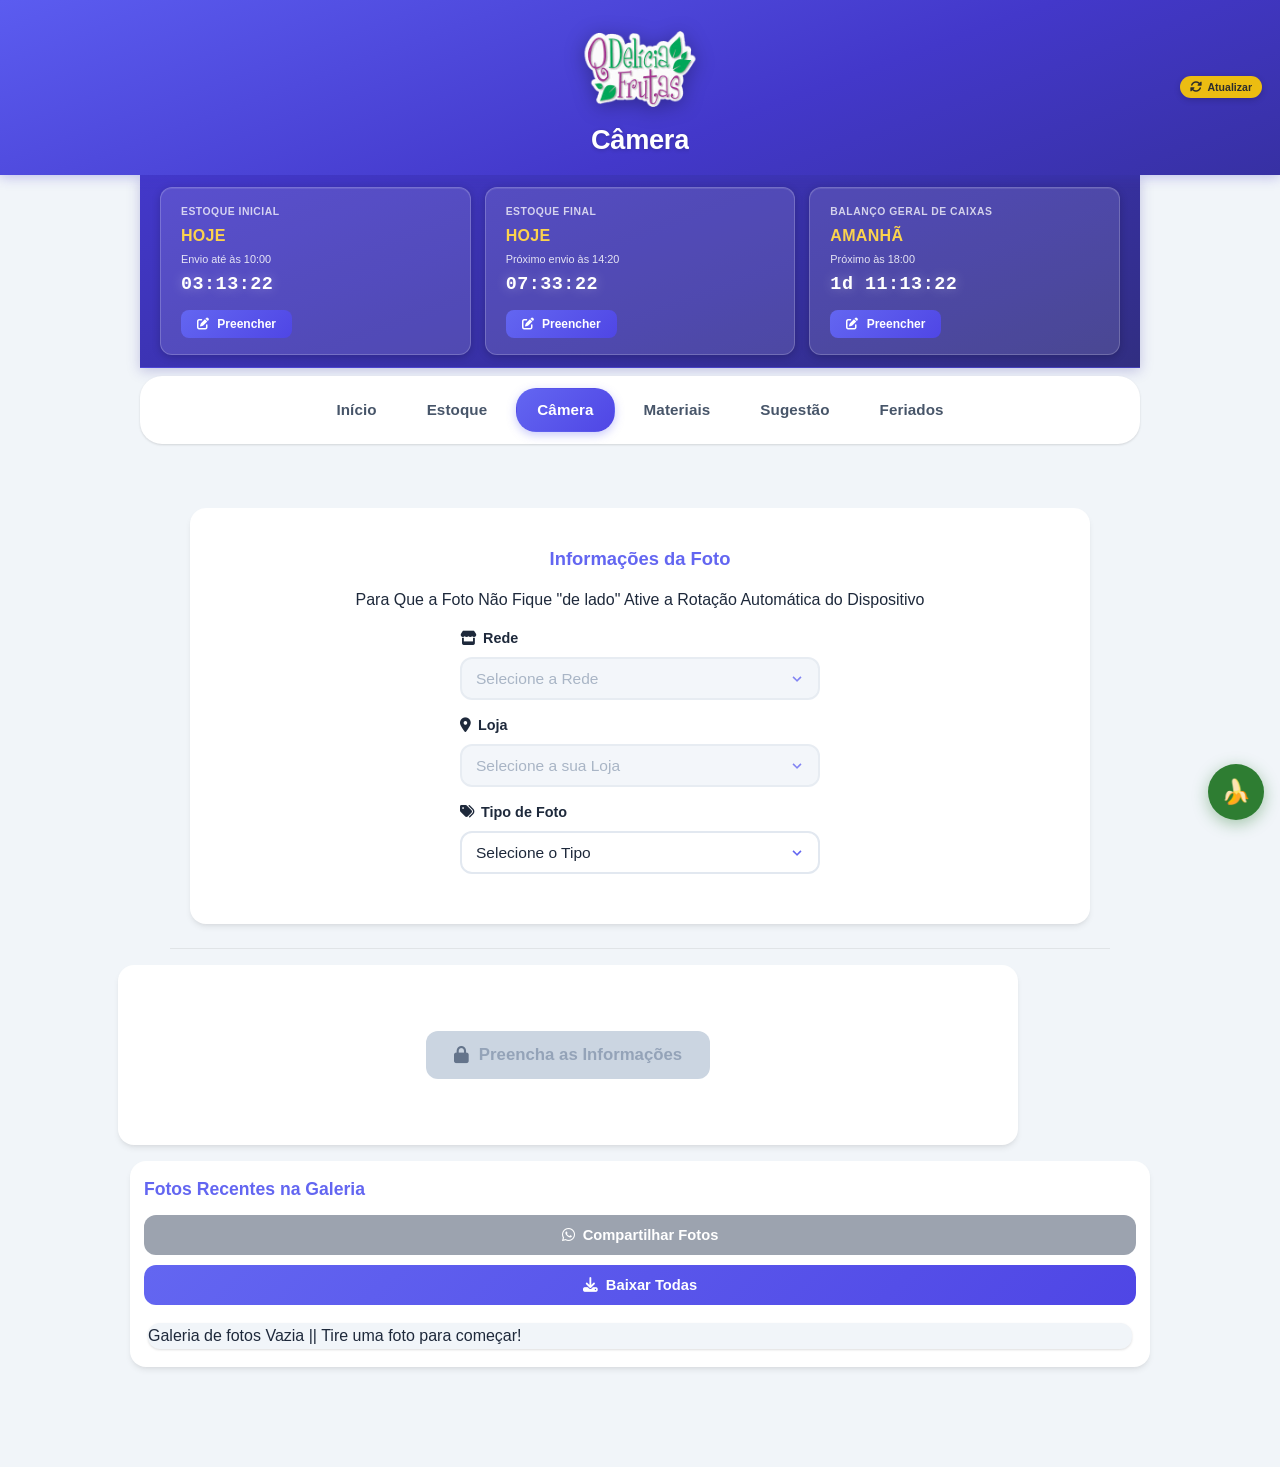
==== commit 9a78069e: "Add files via upload" ====
--- a/camera.html
+++ b/camera.html
@@ -190,9 +190,11 @@
             transition: transform 0.3s ease;
         }
     </style>
+    <script src="bananeiro.js" defer></script>
 </head>
 
 <body class="camera-page">
+
     <header id="cabecalho-principal">
         <a href="materiais.html" class="header-materiais-btn" aria-label="Materiais">
             <i class="fas fa-book"></i>
@@ -201,7 +203,8 @@
             <img src="./images/logo-qdelicia.png" alt="Qdelícia Frutas">
         </div>
         <h1>Câmera</h1>
-        <div id="global-badge" style="display:none;font-size:12px;color:var(--brand);font-weight:600;margin-left:auto;padding:0 12px;white-space:nowrap;"></div>
+
+        <button onclick="recarregarPagina()" class="btn-refresh"><i class="fas fa-sync-alt"></i> Atualizar</button>
     </header>
 
     <nav class="desktop-nav">
@@ -226,6 +229,20 @@
             </div>
 
             <div class="input-group">
+                <label for="select-rede"><i class="fas fa-store"></i> Rede</label>
+                <select id="select-rede" required>
+                    <option value="" disabled selected>Selecione a sua Rede</option>
+                </select>
+            </div>
+
+            <div class="input-group">
+                <label for="select-loja"><i class="fas fa-map-marker-alt"></i> Loja </label>
+                <select id="select-loja" required disabled>
+                    <option value="" disabled selected>Selecione a sua Loja</option>
+                </select>
+            </div>
+
+            <div class="input-group">
                 <label for="select-tipo-foto"><i class="fas fa-tags"></i> Tipo de Foto</label>
                 <select id="select-tipo-foto" required>
                     <option value="" disabled selected>Selecione o Tipo</option>
@@ -235,8 +252,8 @@
         <hr>
 
         <section class="start-camera-section">
-            <button id="open-camera-btn">
-                <i class="fas fa-camera"></i> Abrir Câmera
+            <button id="open-camera-btn" disabled>
+                <i class="fas fa-lock"></i> Preencha as Informações Acima
             </button>
         </section>
         <div class="gallery">
@@ -324,20 +341,10 @@
         <i class="fas fa-arrow-up"></i>
     </div>
 
-    <script src="global-state.js"></script>
-    <script src="iframe-comm.js"></script>
+    <script src="shared-rede-loja.js"></script>
     <script src="notifications.js"></script>
     <script src="script.js"></script>
 
-    <script>
-        GlobalState.init('https://script.google.com/macros/s/AKfycbyqPaFCjiqYSxW7Im2q3c7v5DlWVGg0CjvUiCfK3yMtHGSUfVxQlH3IJdA6pHZRl0HqLw/exec');
-        document.addEventListener('DOMContentLoaded', function() {
-            if (typeof GlobalState !== 'undefined') {
-                GlobalState.requireAuth();
-                if (typeof GlobalState.showBadge === 'function') GlobalState.showBadge('global-badge');
-            }
-        });
-    </script>
     <script src="camera.js"></script>
 </body>
 
--- a/style.css
+++ b/style.css
@@ -546,6 +546,28 @@
     text-shadow: 0 0 12px rgba(255,255,255,0.35);
 }
 
+.btn-preencher {
+    margin-top: 8px;
+    padding: 7px 16px;
+    border: none;
+    border-radius: 8px;
+    background: linear-gradient(135deg, #6366f1, #4f46e5);
+    color: #fff;
+    font-weight: 600;
+    font-size: 0.75rem;
+    cursor: pointer;
+    font-family: inherit;
+    transition: opacity 0.2s, transform 0.15s;
+    align-self: flex-start;
+}
+.btn-preencher:hover {
+    opacity: 0.9;
+    transform: translateY(-1px);
+}
+.btn-preencher i {
+    margin-right: 5px;
+}
+
 .notification-divider {
     display: none;
 }
@@ -846,112 +868,6 @@
 .back-to-top.show {
     opacity: 1;
     visibility: visible;
-}
-
-/* ===================== CARROSSEL ===================== */
-.carousel-container {
-    position: relative;
-    width: calc(100% - 24px);
-    margin: 14px 12px;
-    overflow: hidden;
-    border-radius: var(--border-radius-lg);
-    box-shadow: var(--shadow-lg);
-    background: #000;
-    height: 200px;
-    box-sizing: border-box;
-}
-
-.carousel-slides {
-    display: flex;
-    transition: transform 0.5s cubic-bezier(0.4, 0, 0.2, 1);
-    width: 500%;
-    height: 100%;
-}
-
-.carousel-slides .slide {
-    width: 20%;
-    height: 100%;
-    object-fit: contain;
-    padding: 8px;
-    flex-shrink: 0;
-    filter: brightness(0.9);
-    transition: filter 0.3s;
-    background: #000;
-    box-sizing: border-box;
-}
-
-.carousel-container:hover .slide {
-    filter: brightness(1);
-}
-
-.carousel-arrow {
-    position: absolute;
-    top: 50%;
-    transform: translateY(-50%);
-    background: rgba(255,255,255,0.18);
-    backdrop-filter: blur(8px);
-    -webkit-backdrop-filter: blur(8px);
-    border: 1px solid rgba(255,255,255,0.3);
-    color: white;
-    width: 38px;
-    height: 38px;
-    border-radius: 50%;
-    display: flex;
-    align-items: center;
-    justify-content: center;
-    cursor: pointer;
-    z-index: 20;
-    transition: var(--transition);
-    opacity: 0;
-    font-size: 0.85rem;
-}
-
-.carousel-container:hover .carousel-arrow {
-    opacity: 1;
-}
-
-.carousel-arrow:hover {
-    background: var(--white);
-    color: var(--primary-color);
-}
-
-.prev-arrow { left: 12px; }
-.next-arrow { right: 12px; }
-
-.carousel-dots-wrapper {
-    position: absolute;
-    bottom: 12px;
-    left: 0; right: 0;
-    display: flex;
-    justify-content: center;
-    z-index: 10;
-}
-
-.carousel-dots {
-    background: rgba(0,0,0,0.32);
-    backdrop-filter: blur(8px);
-    -webkit-backdrop-filter: blur(8px);
-    padding: 5px 10px;
-    border-radius: 20px;
-    display: flex;
-    gap: 7px;
-    border: 1px solid rgba(255,255,255,0.1);
-}
-
-.dot {
-    display: block;
-    height: 6px;
-    width: 6px;
-    background: rgba(255,255,255,0.45);
-    border-radius: 50%;
-    cursor: pointer;
-    transition: var(--transition);
-}
-
-.dot.active {
-    background: var(--white);
-    width: 16px;
-    border-radius: 4px;
 }
 
 /* ===================== DROPDOWNS E INPUTS ===================== */
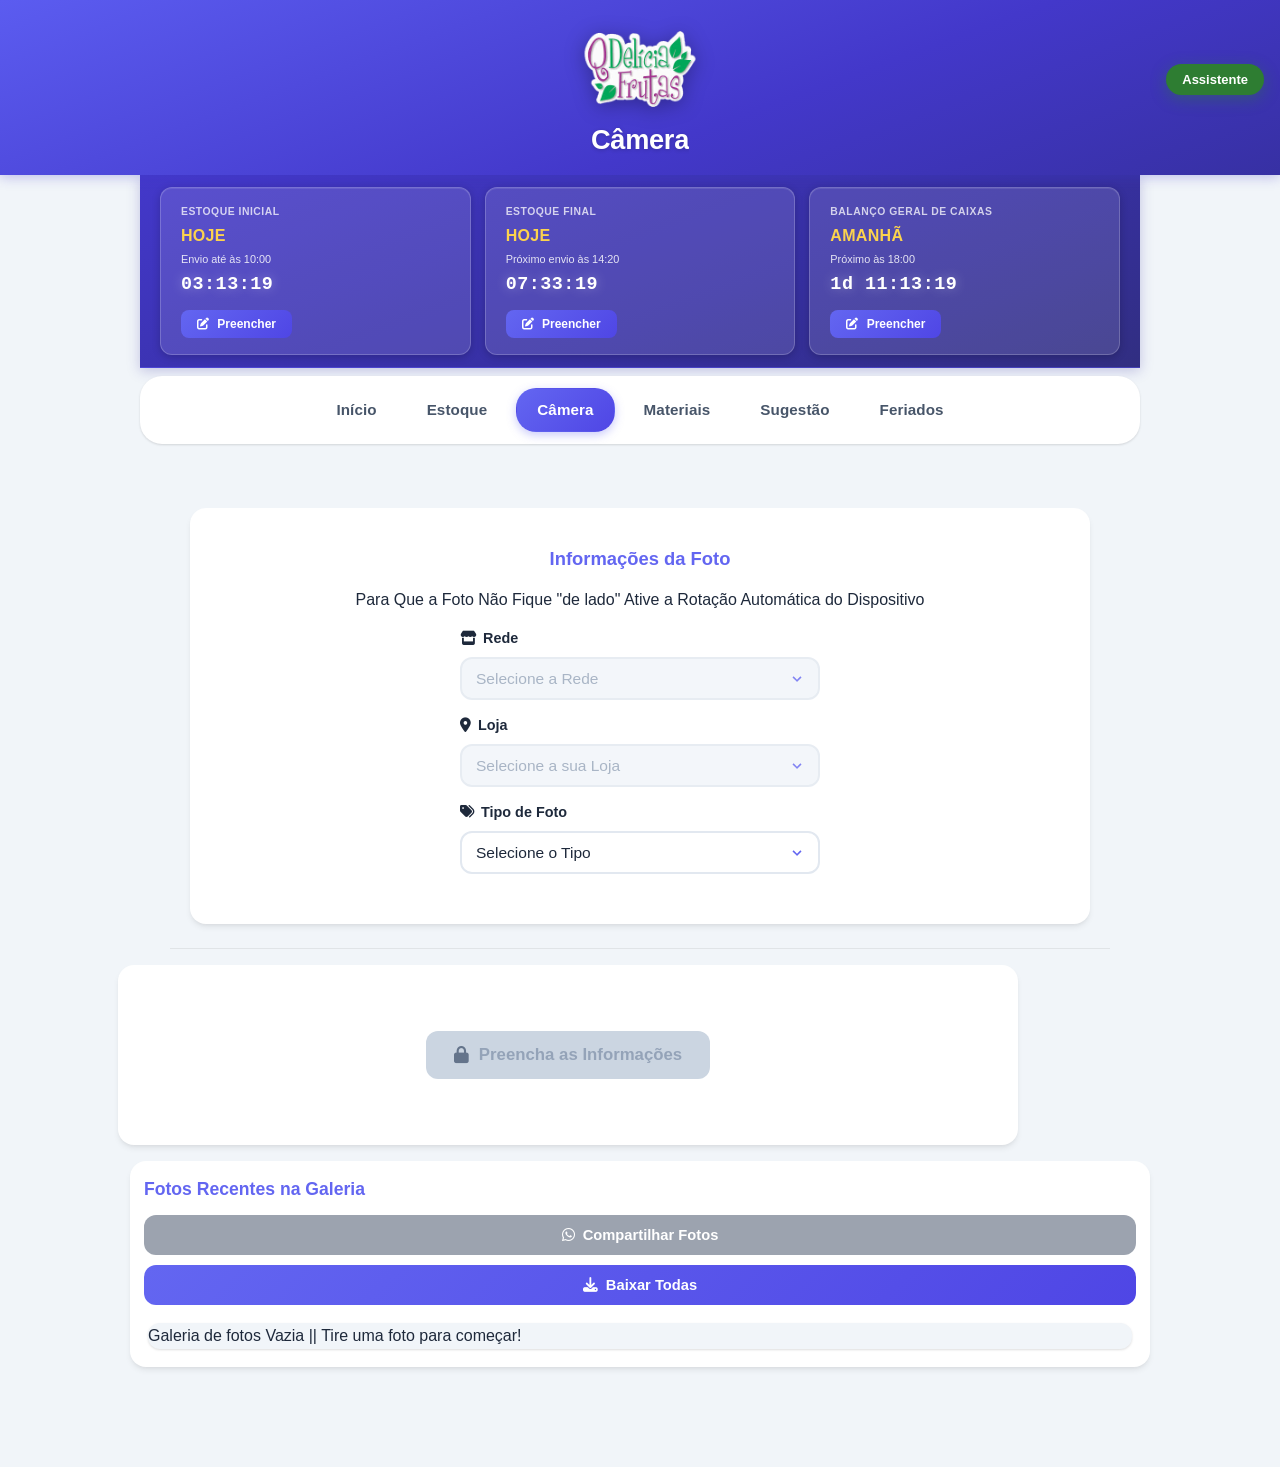
==== commit fbf836ed: "Add files via upload" ====
--- a/camera.html
+++ b/camera.html
@@ -204,7 +204,6 @@
         </div>
         <h1>Câmera</h1>
 
-        <button onclick="recarregarPagina()" class="btn-refresh"><i class="fas fa-sync-alt"></i> Atualizar</button>
     </header>
 
     <nav class="desktop-nav">
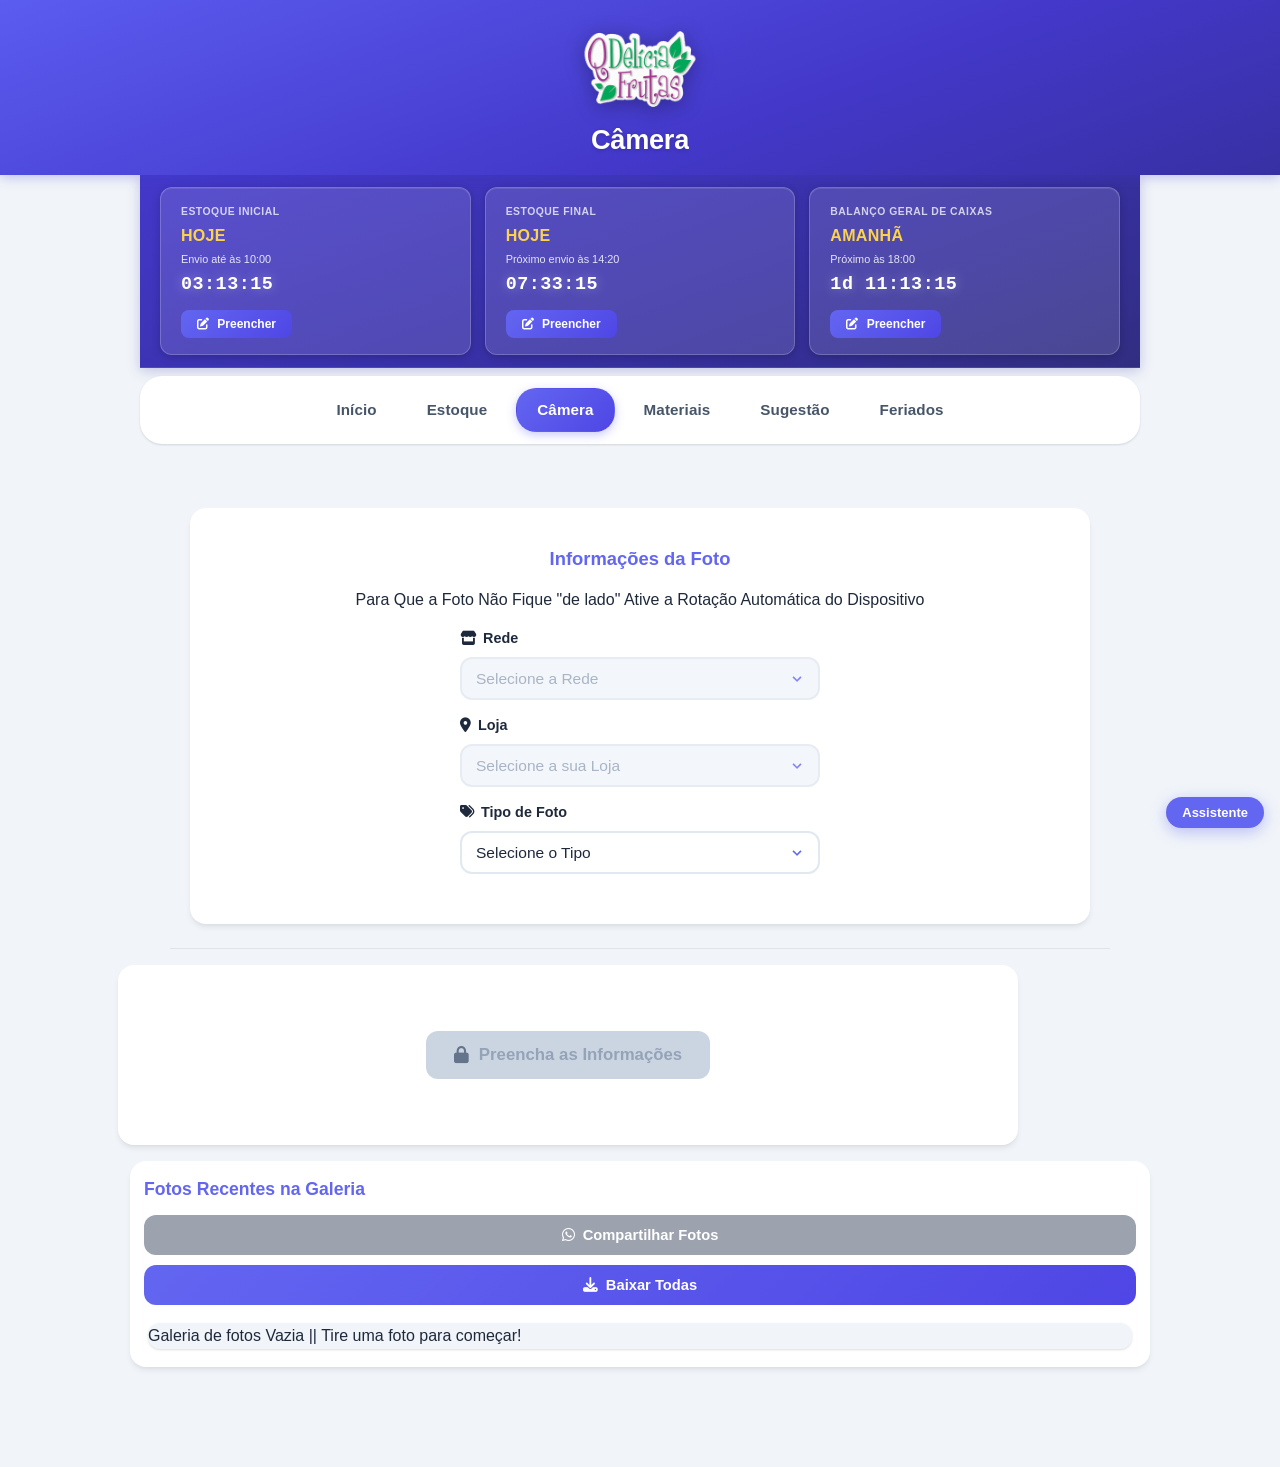
==== commit a368b150: "Add files via upload" ====
--- a/camera.html
+++ b/camera.html
@@ -198,6 +198,7 @@
     <header id="cabecalho-principal">
         <a href="materiais.html" class="header-materiais-btn" aria-label="Materiais">
             <i class="fas fa-book"></i>
+            <span>Materiais</span>
         </a>
         <div class="logo-placeholder">
             <img src="./images/logo-qdelicia.png" alt="Qdelícia Frutas">
@@ -205,6 +206,11 @@
         <h1>Câmera</h1>
 
     </header>
+
+    <div id="userInfo" class="user-badge">
+        <span id="userInfoText" class="badge-text"></span>
+        <button onclick="sair()" class="badge-sair">Sair</button>
+    </div>
 
     <nav class="desktop-nav">
         <a href="index.html">Início</a>
@@ -345,6 +351,21 @@
     <script src="script.js"></script>
 
     <script src="camera.js"></script>
+    <script>
+        document.addEventListener('DOMContentLoaded', function() {
+            var sel = window.QD.getSelecao();
+            var userInfo = document.getElementById('userInfo');
+            var userInfoText = document.getElementById('userInfoText');
+            if (userInfo && sel && sel.rede && sel.loja) {
+                userInfoText.textContent = sel.rede + ' \u203A ' + sel.loja;
+                if (sel.promotor) {
+                    userInfoText.textContent = sel.promotor + ' | ' + sel.rede + ' \u203A ' + sel.loja;
+                }
+                userInfo.style.display = 'flex';
+            }
+        });
+        function sair() { window.QD.limparSelecao(); window.location.replace('entrar.html'); }
+    </script>
 </body>
 
 </html>
--- a/style.css
+++ b/style.css
@@ -192,18 +192,20 @@
 
 /* ---- Botão Materiais esquerda (mobile) ---- */
 .header-materiais-btn {
-    width: 38px;
-    height: 38px;
+    width: 44px;
+    height: 44px;
     grid-column: 1;
     grid-row: 1 / 3;
     align-self: center;
     display: flex;
+    flex-direction: column;
     align-items: center;
     justify-content: center;
+    gap: 1px;
     background: rgba(255, 255, 255, 0.14);
     border: 1.5px solid rgba(255, 255, 255, 0.22);
     color: var(--white);
-    font-size: 1rem;
+    font-size: 0.82rem;
     border-radius: 10px;
     cursor: pointer;
     text-decoration: none;
@@ -218,6 +220,15 @@
 
 .header-materiais-btn i {
     pointer-events: none;
+}
+
+.header-materiais-btn span {
+    font-size: 0.45rem;
+    font-weight: 600;
+    line-height: 1;
+    opacity: 0.85;
+    pointer-events: none;
+    white-space: nowrap;
 }
 
 /* ---- Título no header ---- */
@@ -240,6 +251,55 @@
 
 header p {
     display: none;
+}
+
+/* ---- Etiqueta de usuário fixa abaixo do header ---- */
+.user-badge {
+    position: fixed;
+    top: calc(var(--header-h-mobile) + 4px);
+    left: 50%;
+    transform: translateX(-50%);
+    z-index: 199;
+    display: none;
+    align-items: center;
+    gap: 6px;
+    background: var(--white);
+    border: 1px solid rgba(99, 102, 241, 0.2);
+    border-radius: 20px;
+    padding: 4px 14px 4px 16px;
+    box-shadow: 0 3px 14px rgba(0, 0, 0, 0.1);
+    font-size: 0.7rem;
+    font-weight: 600;
+    color: var(--primary-color);
+    white-space: nowrap;
+    max-width: 85vw;
+    -webkit-tap-highlight-color: transparent;
+}
+
+.user-badge .badge-text {
+    overflow: hidden;
+    text-overflow: ellipsis;
+    white-space: nowrap;
+}
+
+.user-badge .badge-sair {
+    background: none;
+    border: 1px solid var(--primary-color);
+    color: var(--primary-color);
+    border-radius: 12px;
+    padding: 1px 8px;
+    font-size: 0.62rem;
+    font-weight: 600;
+    cursor: pointer;
+    font-family: inherit;
+    flex-shrink: 0;
+    line-height: 1.6;
+    transition: background 0.2s, color 0.2s;
+}
+
+.user-badge .badge-sair:hover {
+    background: var(--primary-color);
+    color: var(--white);
 }
 
 /* ===================== BOTTOM TAB BAR — MOBILE ===================== */
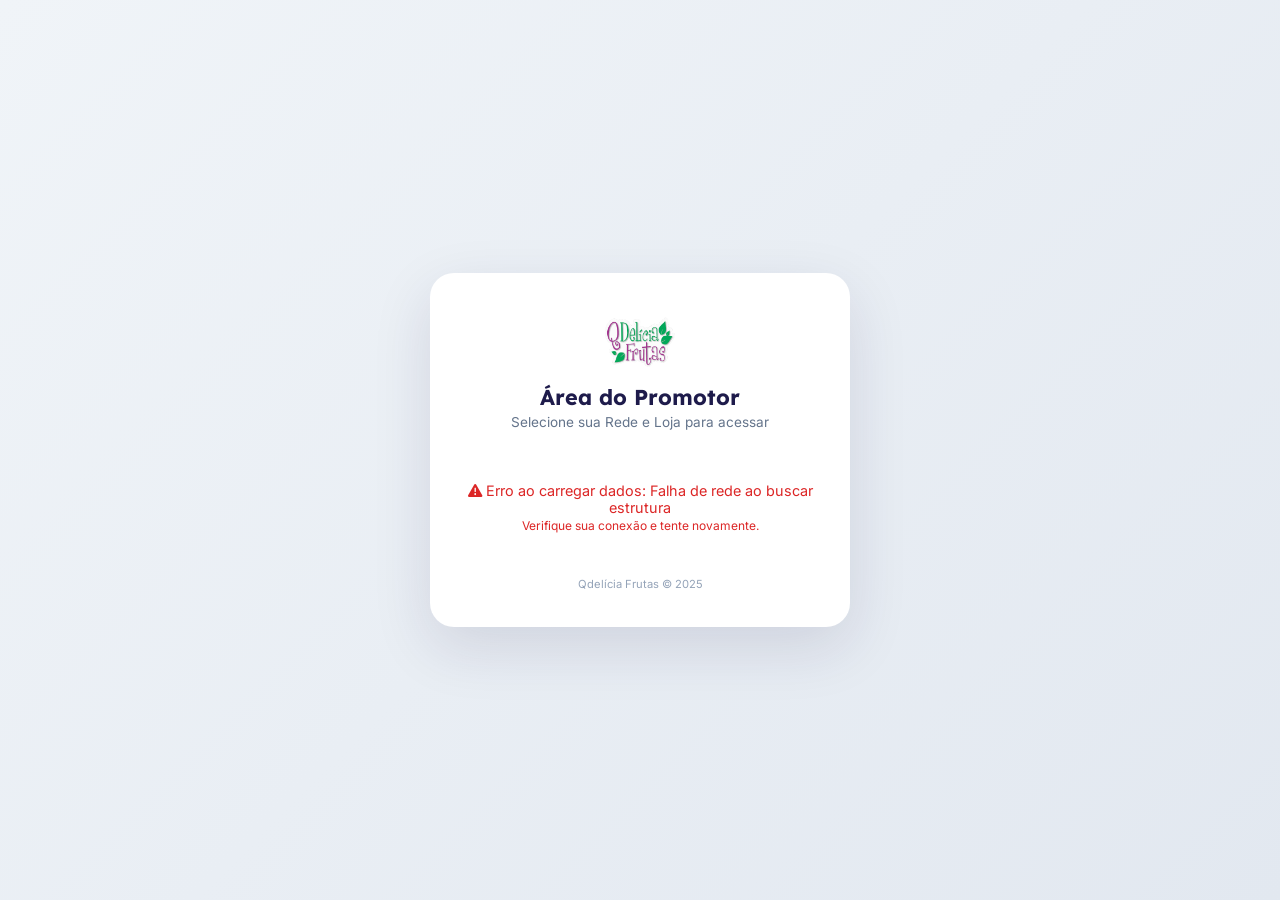
==== commit 466deff5: "Add files via upload" ====
--- a/camera.html
+++ b/camera.html
@@ -205,12 +205,11 @@
         </div>
         <h1>Câmera</h1>
 
+        <div id="userInfo" class="user-badge">
+            <span id="userInfoText" class="badge-text"></span>
+            <button onclick="sair()" class="badge-sair">Sair</button>
+        </div>
     </header>
-
-    <div id="userInfo" class="user-badge">
-        <span id="userInfoText" class="badge-text"></span>
-        <button onclick="sair()" class="badge-sair">Sair</button>
-    </div>
 
     <nav class="desktop-nav">
         <a href="index.html">Início</a>
@@ -354,6 +353,7 @@
     <script>
         document.addEventListener('DOMContentLoaded', function() {
             var sel = window.QD.getSelecao();
+            if (!sel || !sel.rede || !sel.loja) { window.location.replace('entrar.html'); return; }
             var userInfo = document.getElementById('userInfo');
             var userInfoText = document.getElementById('userInfoText');
             if (userInfo && sel && sel.rede && sel.loja) {
--- a/style.css
+++ b/style.css
@@ -48,7 +48,7 @@
     --gradient-accent: linear-gradient(135deg, #10b981, #059669);
     --gradient-header: linear-gradient(160deg, #5b5cf0 0%, #4338ca 60%, #3730a3 100%);
 
-    --header-h-mobile: 70px;
+    --header-h-mobile: 80px;
     --bottom-bar-h: 62px;
 }
 
@@ -255,24 +255,22 @@
 
 /* ---- Etiqueta de usuário fixa abaixo do header ---- */
 .user-badge {
-    position: fixed;
-    top: calc(var(--header-h-mobile) + 4px);
-    left: 50%;
-    transform: translateX(-50%);
-    z-index: 199;
+    grid-column: 3;
+    grid-row: 1 / 3;
+    align-self: center;
+    justify-self: end;
     display: none;
     align-items: center;
-    gap: 6px;
-    background: var(--white);
-    border: 1px solid rgba(99, 102, 241, 0.2);
-    border-radius: 20px;
-    padding: 4px 14px 4px 16px;
-    box-shadow: 0 3px 14px rgba(0, 0, 0, 0.1);
-    font-size: 0.7rem;
+    gap: 4px;
+    background: rgba(255,255,255,0.14);
+    border: 1px solid rgba(255,255,255,0.22);
+    border-radius: 16px;
+    padding: 3px 10px 3px 12px;
+    font-size: 0.65rem;
     font-weight: 600;
-    color: var(--primary-color);
+    color: var(--white);
     white-space: nowrap;
-    max-width: 85vw;
+    max-width: 40vw;
     -webkit-tap-highlight-color: transparent;
 }
 
@@ -284,22 +282,21 @@
 
 .user-badge .badge-sair {
     background: none;
-    border: 1px solid var(--primary-color);
-    color: var(--primary-color);
-    border-radius: 12px;
-    padding: 1px 8px;
-    font-size: 0.62rem;
+    border: 1px solid rgba(255,255,255,0.5);
+    color: var(--white);
+    border-radius: 10px;
+    padding: 0 7px;
+    font-size: 0.6rem;
     font-weight: 600;
     cursor: pointer;
     font-family: inherit;
     flex-shrink: 0;
-    line-height: 1.6;
-    transition: background 0.2s, color 0.2s;
+    line-height: 1.8;
+    transition: background 0.2s;
 }
 
 .user-badge .badge-sair:hover {
-    background: var(--primary-color);
-    color: var(--white);
+    background: rgba(255,255,255,0.2);
 }
 
 /* ===================== BOTTOM TAB BAR — MOBILE ===================== */
@@ -550,6 +547,20 @@
 }
 
 /* Card individual dentro do board */
+.board-title {
+    display: flex;
+    align-items: center;
+    gap: 6px;
+    color: var(--white);
+    font-size: 0.82rem;
+    font-weight: 700;
+    text-transform: uppercase;
+    letter-spacing: 0.5px;
+    padding: 0 2px 4px;
+    border-bottom: 1px solid rgba(255, 255, 255, 0.2);
+    margin-bottom: 2px;
+}
+
 .notification-item {
     display: flex;
     flex-direction: row;
